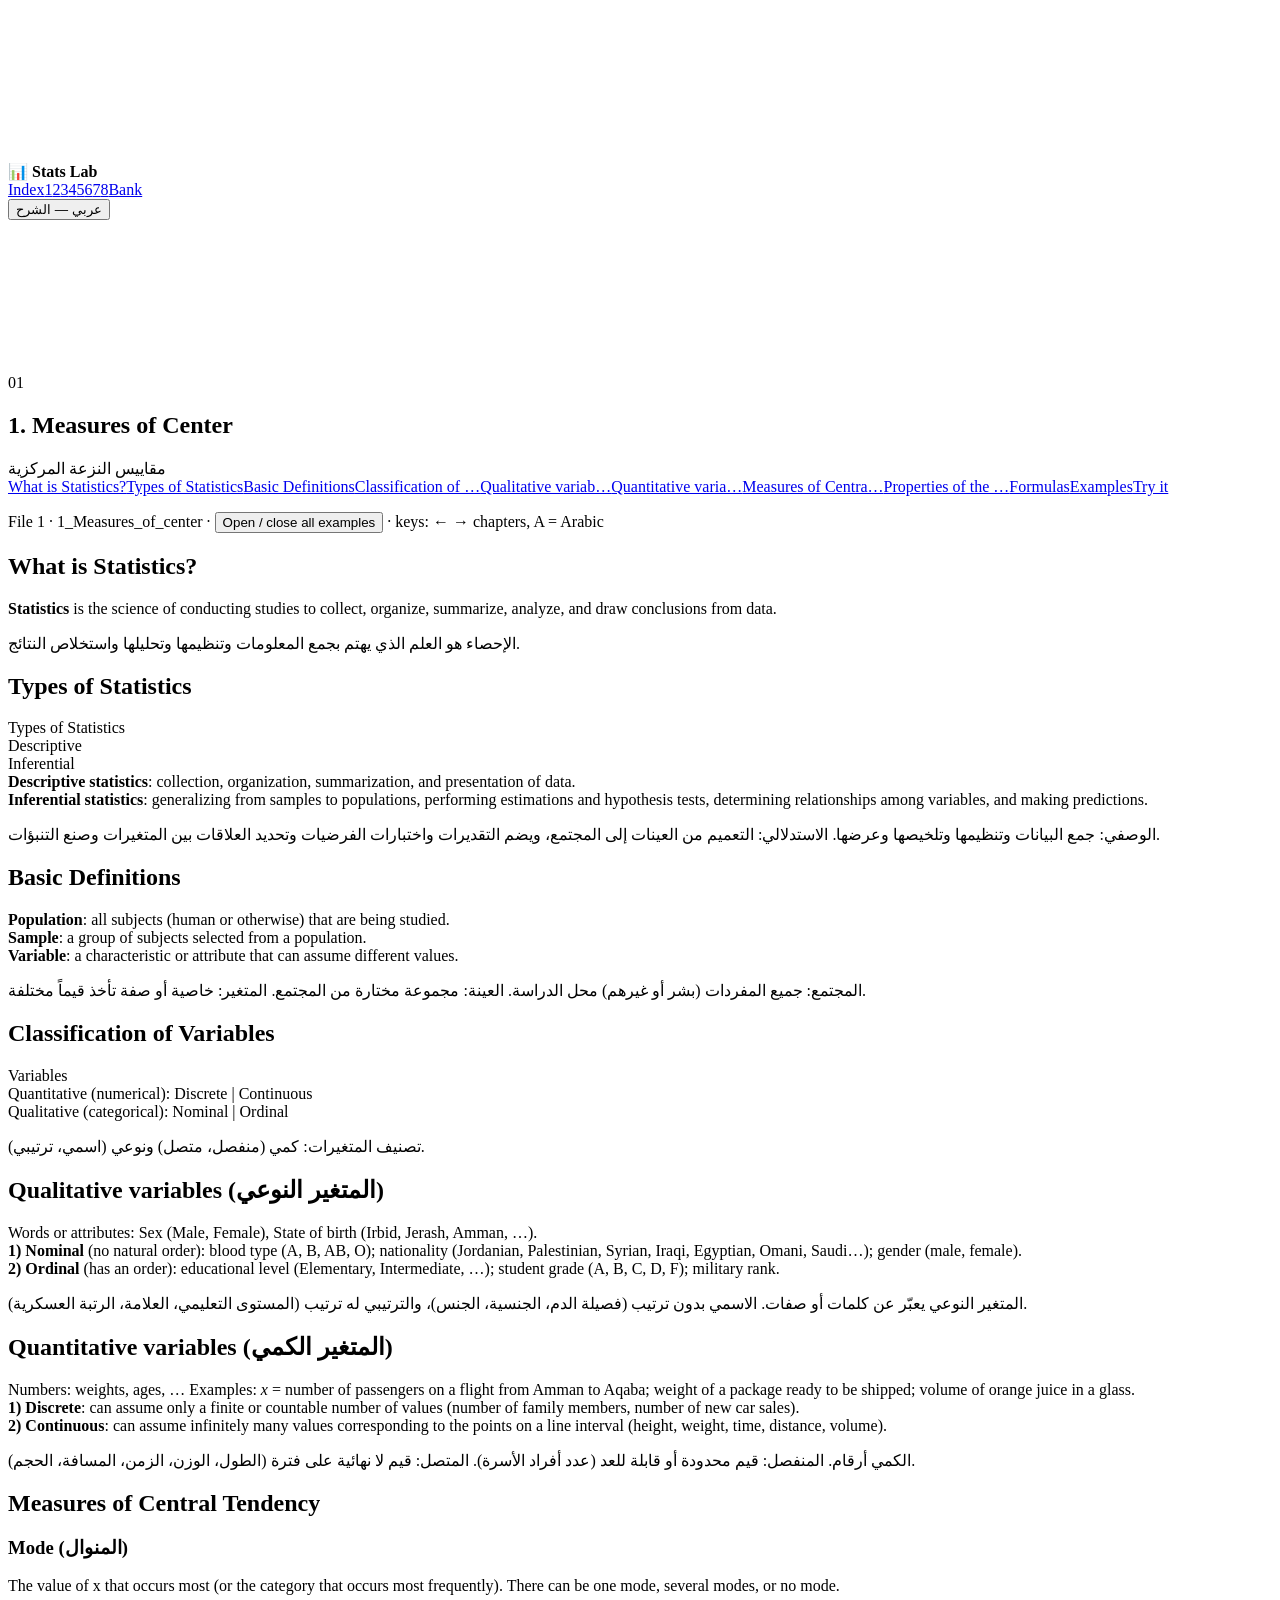
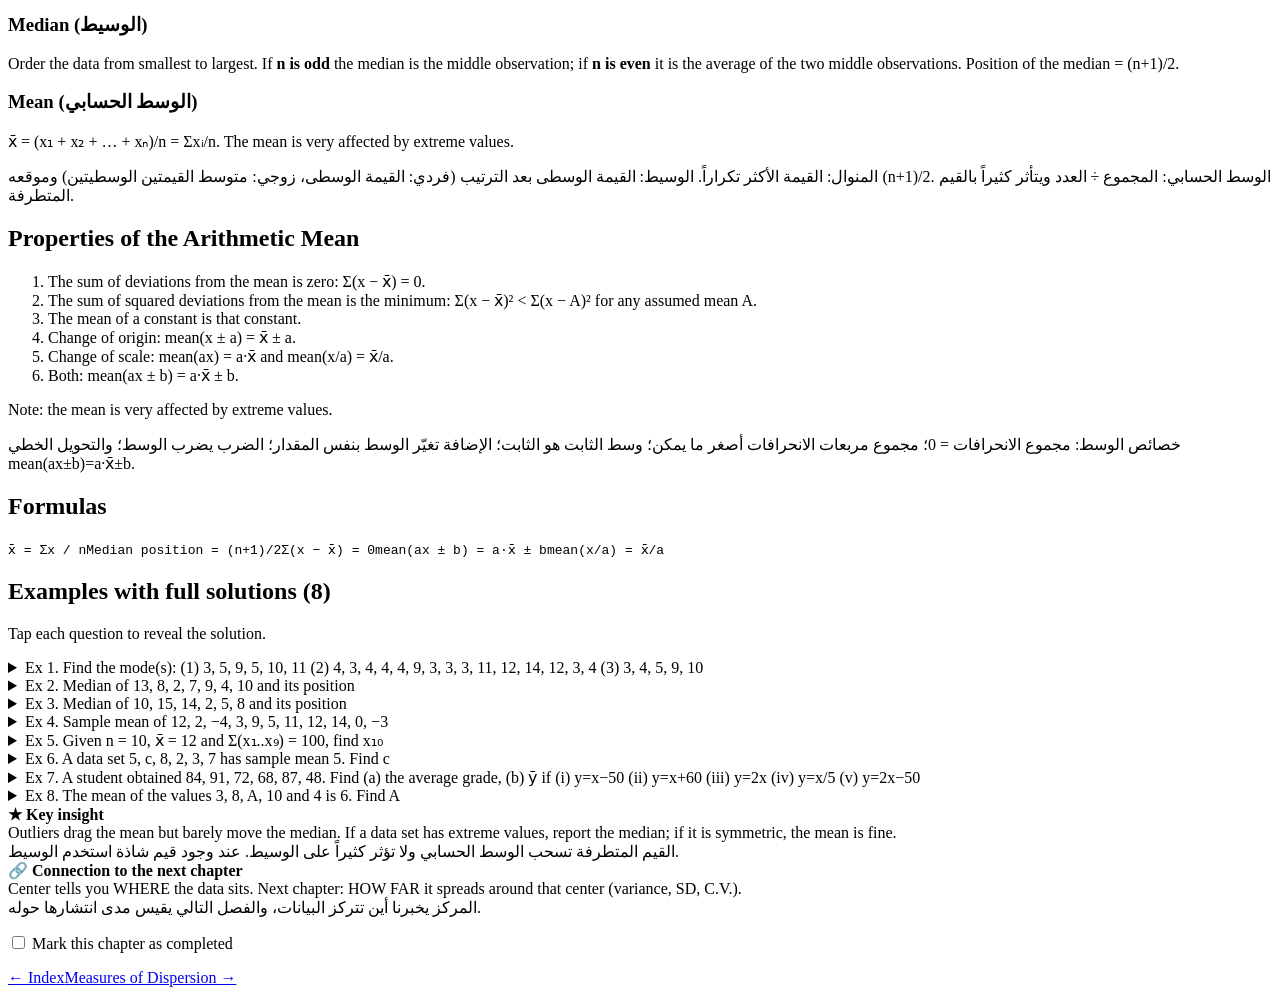
==== 01_Measures_of_Center.html @ 61abdedb "Add files via upload" ====
<!DOCTYPE html><html lang='en'><head><meta charset='utf-8'><meta name='viewport' content='width=device-width,initial-scale=1'><title>1. Measures of Center</title><link rel='stylesheet' href='assets/style.css'></head><body data-p='01'><canvas id='bg'></canvas><div id='sp'></div><header><b>📊 Stats Lab</b><nav><a href='00_Index.html' class=''>Index</a><a href='01_Measures_of_Center.html' class='on'>1</a><a href='02_Measures_of_Dispersion.html' class=''>2</a><a href='03_Probability_Concepts.html' class=''>3</a><a href='04_Probability_Rules.html' class=''>4</a><a href='05_Conditional_Probability_Independence.html' class=''>5</a><a href='06_Counting_Rules.html' class=''>6</a><a href='07_Discrete_Random_Variables.html' class=''>7</a><a href='08_Binomial_Distribution.html' class=''>8</a><a href='09_Question_Bank.html' class=''>Bank</a></nav><button id='tr' class='y'>عربي — الشرح</button></header><main><section class='hero'><canvas id='hv'></canvas><div class='txt'><div class='big'>01</div><h1>1. Measures of Center</h1><div class='ar'>مقاييس النزعة المركزية</div></div></section><div class='toc'><a href='#s0'>What is Statistics?</a><a href='#s1'>Types of Statistics</a><a href='#s2'>Basic Definitions</a><a href='#s3'>Classification of …</a><a href='#s4'>Qualitative variab…</a><a href='#s5'>Quantitative varia…</a><a href='#s6'>Measures of Centra…</a><a href='#s7'>Properties of the …</a><a href='#fm'>Formulas</a><a href='#ex'>Examples</a><a href='#tool'>Try it</a></div><p class='src'>File 1 · 1_Measures_of_center · <button id='openall'>Open / close all examples</button> · keys: ← → chapters, A = Arabic</p><h2 id='s0'>What is Statistics?</h2><p><b>Statistics</b> is the science of conducting studies to collect, organize, summarize, analyze, and draw conclusions from data.</p><div class='ar'>الإحصاء هو العلم الذي يهتم بجمع المعلومات وتنظيمها وتحليلها واستخلاص النتائج.</div><h2 id='s1'>Types of Statistics</h2><p><div class='tree'><div class='r'>Types of Statistics</div><div>Descriptive</div><div>Inferential</div></div><b>Descriptive statistics</b>: collection, organization, summarization, and presentation of data.<br><b>Inferential statistics</b>: generalizing from samples to populations, performing estimations and hypothesis tests, determining relationships among variables, and making predictions.</p><div class='ar'>الوصفي: جمع البيانات وتنظيمها وتلخيصها وعرضها. الاستدلالي: التعميم من العينات إلى المجتمع، ويضم التقديرات واختبارات الفرضيات وتحديد العلاقات بين المتغيرات وصنع التنبؤات.</div><h2 id='s2'>Basic Definitions</h2><p><b>Population</b>: all subjects (human or otherwise) that are being studied.<br><b>Sample</b>: a group of subjects selected from a population.<br><b>Variable</b>: a characteristic or attribute that can assume different values.</p><div class='ar'>المجتمع: جميع المفردات (بشر أو غيرهم) محل الدراسة. العينة: مجموعة مختارة من المجتمع. المتغير: خاصية أو صفة تأخذ قيماً مختلفة.</div><h2 id='s3'>Classification of Variables</h2><p><div class='tree'><div class='r'>Variables</div><div>Quantitative (numerical): Discrete | Continuous</div><div>Qualitative (categorical): Nominal | Ordinal</div></div></p><div class='ar'>تصنيف المتغيرات: كمي (منفصل، متصل) ونوعي (اسمي، ترتيبي).</div><h2 id='s4'>Qualitative variables (المتغير النوعي)</h2><p>Words or attributes: Sex (Male, Female), State of birth (Irbid, Jerash, Amman, …).<br><b>1) Nominal</b> (no natural order): blood type (A, B, AB, O); nationality (Jordanian, Palestinian, Syrian, Iraqi, Egyptian, Omani, Saudi…); gender (male, female).<br><b>2) Ordinal</b> (has an order): educational level (Elementary, Intermediate, …); student grade (A, B, C, D, F); military rank.</p><div class='ar'>المتغير النوعي يعبّر عن كلمات أو صفات. الاسمي بدون ترتيب (فصيلة الدم، الجنسية، الجنس)، والترتيبي له ترتيب (المستوى التعليمي، العلامة، الرتبة العسكرية).</div><h2 id='s5'>Quantitative variables (المتغير الكمي)</h2><p>Numbers: weights, ages, … Examples: <i>x</i> = number of passengers on a flight from Amman to Aqaba; weight of a package ready to be shipped; volume of orange juice in a glass.<br><b>1) Discrete</b>: can assume only a finite or countable number of values (number of family members, number of new car sales).<br><b>2) Continuous</b>: can assume infinitely many values corresponding to the points on a line interval (height, weight, time, distance, volume).</p><div class='ar'>الكمي أرقام. المنفصل: قيم محدودة أو قابلة للعد (عدد أفراد الأسرة). المتصل: قيم لا نهائية على فترة (الطول، الوزن، الزمن، المسافة، الحجم).</div><h2 id='s6'>Measures of Central Tendency</h2><p><h3>Mode (المنوال)</h3>The value of x that occurs most (or the category that occurs most frequently). There can be one mode, several modes, or no mode.<h3>Median (الوسيط)</h3>Order the data from smallest to largest. If <b>n is odd</b> the median is the middle observation; if <b>n is even</b> it is the average of the two middle observations. Position of the median = (n+1)/2.<h3>Mean (الوسط الحسابي)</h3>x̄ = (x₁ + x₂ + … + xₙ)/n = Σxᵢ/n. The mean is very affected by extreme values.</p><div class='ar'>المنوال: القيمة الأكثر تكراراً. الوسيط: القيمة الوسطى بعد الترتيب (فردي: القيمة الوسطى، زوجي: متوسط القيمتين الوسطيتين) وموقعه (n+1)/2. الوسط الحسابي: المجموع ÷ العدد ويتأثر كثيراً بالقيم المتطرفة.</div><h2 id='s7'>Properties of the Arithmetic Mean</h2><p><ol><li>The sum of deviations from the mean is zero: Σ(x − x̄) = 0.</li><li>The sum of squared deviations from the mean is the minimum: Σ(x − x̄)² &lt; Σ(x − A)² for any assumed mean A.</li><li>The mean of a constant is that constant.</li><li>Change of origin: mean(x ± a) = x̄ ± a.</li><li>Change of scale: mean(ax) = a·x̄ and mean(x/a) = x̄/a.</li><li>Both: mean(ax ± b) = a·x̄ ± b.</li></ol>Note: the mean is very affected by extreme values.</p><div class='ar'>خصائص الوسط: مجموع الانحرافات = 0؛ مجموع مربعات الانحرافات أصغر ما يمكن؛ وسط الثابت هو الثابت؛ الإضافة تغيّر الوسط بنفس المقدار؛ الضرب يضرب الوسط؛ والتحويل الخطي mean(ax±b)=a·x̄±b.</div><h2 id='fm'>Formulas</h2><div class='f'><code>x̄ = Σx / n</code><code>Median position = (n+1)/2</code><code>Σ(x − x̄) = 0</code><code>mean(ax ± b) = a·x̄ ± b</code><code>mean(x/a) = x̄/a</code></div><h2 id='ex'>Examples with full solutions (8)</h2><p class='src'>Tap each question to reveal the solution.</p><details><summary>Ex 1. Find the mode(s): (1) 3, 5, 9, 5, 10, 11  (2) 4, 3, 4, 4, 4, 9, 3, 3, 3, 11, 12, 14, 12, 3, 4  (3) 3, 4, 5, 9, 10</summary><p>(1) Mode = 5 (appears twice).<br>(2) 3 and 4 each appear 5 times → modes are 3 and 4 (bimodal).<br>(3) No value repeats → no mode.</p></details><details><summary>Ex 2. Median of 13, 8, 2, 7, 9, 4, 10 and its position</summary><p>Sort: 2, 4, 7, 8, 9, 10, 13 (n = 7, odd).<br>Median = 8. Position = ½(7+1) = 4.</p></details><details><summary>Ex 3. Median of 10, 15, 14, 2, 5, 8 and its position</summary><p>Sort: 2, 5, 8, 10, 14, 15 (n = 6, even).<br>Median = (8+10)/2 = 9. Position = ½(6+1) = 3.5 (between the 3rd and 4th).</p></details><details><summary>Ex 4. Sample mean of 12, 2, −4, 3, 9, 5, 11, 12, 14, 0, −3</summary><p>Σx = 12+2+(−4)+3+9+5+11+12+14+0+(−3) = 61, n = 11.<br>x̄ = 61/11 = 5.55.</p></details><details><summary>Ex 5. Given n = 10, x̄ = 12 and Σ(x₁..x₉) = 100, find x₁₀</summary><p>Total = n·x̄ = 10·12 = 120.<br>x₁₀ = 120 − 100 = <b>20</b>.</p></details><details><summary>Ex 6. A data set 5, c, 8, 2, 3, 7 has sample mean 5. Find c</summary><p>Σx must be 6·5 = 30. Known sum = 5+8+2+3+7 = 25.<br>25 + c = 30 → <b>c = 5</b>.</p></details><details><summary>Ex 7. A student obtained 84, 91, 72, 68, 87, 48. Find (a) the average grade, (b) ȳ if (i) y=x−50 (ii) y=x+60 (iii) y=2x (iv) y=x/5 (v) y=2x−50</summary><p>(a) Σx = 450, x̄ = 450/6 = 75.<br>(b)(i) ȳ = 75 − 50 = 25<br>(ii) ȳ = 75 + 60 = 135<br>(iii) ȳ = 2·75 = 150<br>(iv) ȳ = 75/5 = 15<br>(v) ȳ = 2·75 − 50 = 100</p></details><details><summary>Ex 8. The mean of the values 3, 8, A, 10 and 4 is 6. Find A</summary><p>Σx = 25 + A, n = 5. (25 + A)/5 = 6 → 25 + A = 30 → <b>A = 5</b>.</p></details><div class='w' id='tool' data-w='stat'></div><div class='tip'><b>★ Key insight</b><br>Outliers drag the mean but barely move the median. If a data set has extreme values, report the median; if it is symmetric, the mean is fine.<div class='ar'>القيم المتطرفة تسحب الوسط الحسابي ولا تؤثر كثيراً على الوسيط. عند وجود قيم شاذة استخدم الوسيط.</div></div><div class='tip'><b>🔗 Connection to the next chapter</b><br>Center tells you WHERE the data sits. Next chapter: HOW FAR it spreads around that center (variance, SD, C.V.).<div class='ar'>المركز يخبرنا أين تتركز البيانات، والفصل التالي يقيس مدى انتشارها حوله.</div></div><p><label><input type='checkbox' id='done' data-k='1' style='width:auto'> Mark this chapter as completed</label></p><div class='pn'><a class='btn' href='00_Index.html'>← Index</a><a class='btn y' href='02_Measures_of_Dispersion.html'>Measures of Dispersion →</a></div></main><script src='assets/app.js'></script><script src='assets/fx.js'></script></body></html>
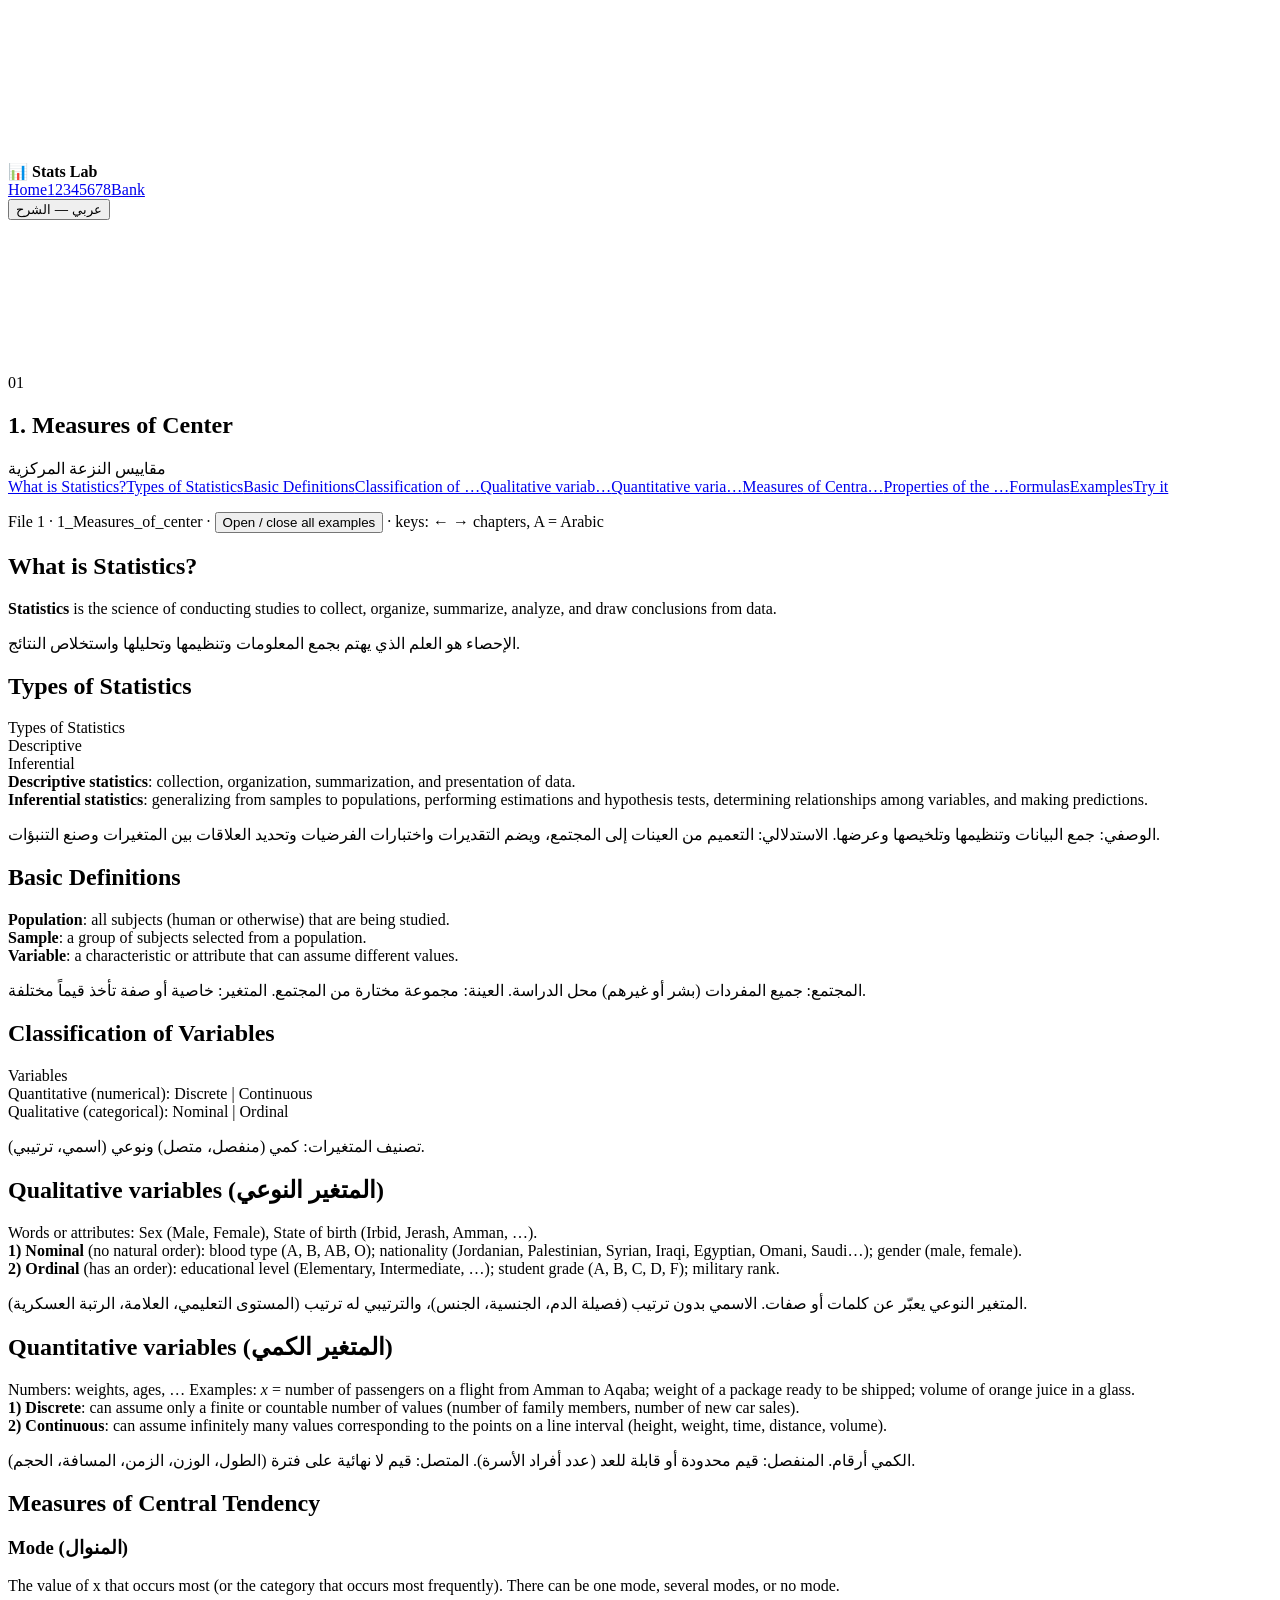
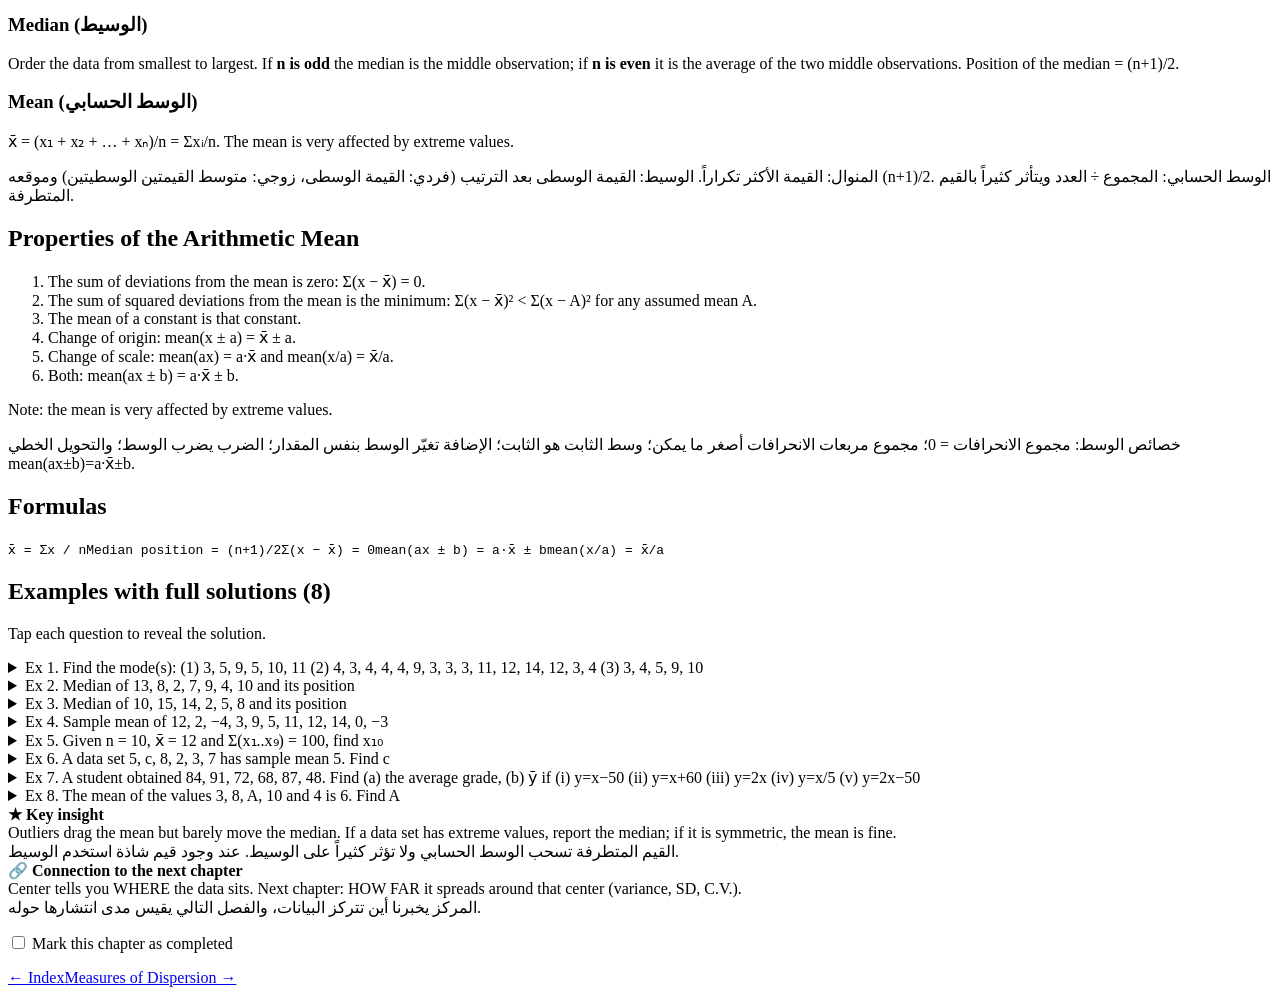
==== commit ef58cc58: "Fix navigation links and add newline at EOF Updated navigation links and added missing newline at th" ====
--- a/01_Measures_of_Center.html
+++ b/01_Measures_of_Center.html
@@ -1 +1 @@
-<!DOCTYPE html><html lang='en'><head><meta charset='utf-8'><meta name='viewport' content='width=device-width,initial-scale=1'><title>1. Measures of Center</title><link rel='stylesheet' href='assets/style.css'></head><body data-p='01'><canvas id='bg'></canvas><div id='sp'></div><header><b>📊 Stats Lab</b><nav><a href='00_Index.html' class=''>Index</a><a href='01_Measures_of_Center.html' class='on'>1</a><a href='02_Measures_of_Dispersion.html' class=''>2</a><a href='03_Probability_Concepts.html' class=''>3</a><a href='04_Probability_Rules.html' class=''>4</a><a href='05_Conditional_Probability_Independence.html' class=''>5</a><a href='06_Counting_Rules.html' class=''>6</a><a href='07_Discrete_Random_Variables.html' class=''>7</a><a href='08_Binomial_Distribution.html' class=''>8</a><a href='09_Question_Bank.html' class=''>Bank</a></nav><button id='tr' class='y'>عربي — الشرح</button></header><main><section class='hero'><canvas id='hv'></canvas><div class='txt'><div class='big'>01</div><h1>1. Measures of Center</h1><div class='ar'>مقاييس النزعة المركزية</div></div></section><div class='toc'><a href='#s0'>What is Statistics?</a><a href='#s1'>Types of Statistics</a><a href='#s2'>Basic Definitions</a><a href='#s3'>Classification of …</a><a href='#s4'>Qualitative variab…</a><a href='#s5'>Quantitative varia…</a><a href='#s6'>Measures of Centra…</a><a href='#s7'>Properties of the …</a><a href='#fm'>Formulas</a><a href='#ex'>Examples</a><a href='#tool'>Try it</a></div><p class='src'>File 1 · 1_Measures_of_center · <button id='openall'>Open / close all examples</button> · keys: ← → chapters, A = Arabic</p><h2 id='s0'>What is Statistics?</h2><p><b>Statistics</b> is the science of conducting studies to collect, organize, summarize, analyze, and draw conclusions from data.</p><div class='ar'>الإحصاء هو العلم الذي يهتم بجمع المعلومات وتنظيمها وتحليلها واستخلاص النتائج.</div><h2 id='s1'>Types of Statistics</h2><p><div class='tree'><div class='r'>Types of Statistics</div><div>Descriptive</div><div>Inferential</div></div><b>Descriptive statistics</b>: collection, organization, summarization, and presentation of data.<br><b>Inferential statistics</b>: generalizing from samples to populations, performing estimations and hypothesis tests, determining relationships among variables, and making predictions.</p><div class='ar'>الوصفي: جمع البيانات وتنظيمها وتلخيصها وعرضها. الاستدلالي: التعميم من العينات إلى المجتمع، ويضم التقديرات واختبارات الفرضيات وتحديد العلاقات بين المتغيرات وصنع التنبؤات.</div><h2 id='s2'>Basic Definitions</h2><p><b>Population</b>: all subjects (human or otherwise) that are being studied.<br><b>Sample</b>: a group of subjects selected from a population.<br><b>Variable</b>: a characteristic or attribute that can assume different values.</p><div class='ar'>المجتمع: جميع المفردات (بشر أو غيرهم) محل الدراسة. العينة: مجموعة مختارة من المجتمع. المتغير: خاصية أو صفة تأخذ قيماً مختلفة.</div><h2 id='s3'>Classification of Variables</h2><p><div class='tree'><div class='r'>Variables</div><div>Quantitative (numerical): Discrete | Continuous</div><div>Qualitative (categorical): Nominal | Ordinal</div></div></p><div class='ar'>تصنيف المتغيرات: كمي (منفصل، متصل) ونوعي (اسمي، ترتيبي).</div><h2 id='s4'>Qualitative variables (المتغير النوعي)</h2><p>Words or attributes: Sex (Male, Female), State of birth (Irbid, Jerash, Amman, …).<br><b>1) Nominal</b> (no natural order): blood type (A, B, AB, O); nationality (Jordanian, Palestinian, Syrian, Iraqi, Egyptian, Omani, Saudi…); gender (male, female).<br><b>2) Ordinal</b> (has an order): educational level (Elementary, Intermediate, …); student grade (A, B, C, D, F); military rank.</p><div class='ar'>المتغير النوعي يعبّر عن كلمات أو صفات. الاسمي بدون ترتيب (فصيلة الدم، الجنسية، الجنس)، والترتيبي له ترتيب (المستوى التعليمي، العلامة، الرتبة العسكرية).</div><h2 id='s5'>Quantitative variables (المتغير الكمي)</h2><p>Numbers: weights, ages, … Examples: <i>x</i> = number of passengers on a flight from Amman to Aqaba; weight of a package ready to be shipped; volume of orange juice in a glass.<br><b>1) Discrete</b>: can assume only a finite or countable number of values (number of family members, number of new car sales).<br><b>2) Continuous</b>: can assume infinitely many values corresponding to the points on a line interval (height, weight, time, distance, volume).</p><div class='ar'>الكمي أرقام. المنفصل: قيم محدودة أو قابلة للعد (عدد أفراد الأسرة). المتصل: قيم لا نهائية على فترة (الطول، الوزن، الزمن، المسافة، الحجم).</div><h2 id='s6'>Measures of Central Tendency</h2><p><h3>Mode (المنوال)</h3>The value of x that occurs most (or the category that occurs most frequently). There can be one mode, several modes, or no mode.<h3>Median (الوسيط)</h3>Order the data from smallest to largest. If <b>n is odd</b> the median is the middle observation; if <b>n is even</b> it is the average of the two middle observations. Position of the median = (n+1)/2.<h3>Mean (الوسط الحسابي)</h3>x̄ = (x₁ + x₂ + … + xₙ)/n = Σxᵢ/n. The mean is very affected by extreme values.</p><div class='ar'>المنوال: القيمة الأكثر تكراراً. الوسيط: القيمة الوسطى بعد الترتيب (فردي: القيمة الوسطى، زوجي: متوسط القيمتين الوسطيتين) وموقعه (n+1)/2. الوسط الحسابي: المجموع ÷ العدد ويتأثر كثيراً بالقيم المتطرفة.</div><h2 id='s7'>Properties of the Arithmetic Mean</h2><p><ol><li>The sum of deviations from the mean is zero: Σ(x − x̄) = 0.</li><li>The sum of squared deviations from the mean is the minimum: Σ(x − x̄)² &lt; Σ(x − A)² for any assumed mean A.</li><li>The mean of a constant is that constant.</li><li>Change of origin: mean(x ± a) = x̄ ± a.</li><li>Change of scale: mean(ax) = a·x̄ and mean(x/a) = x̄/a.</li><li>Both: mean(ax ± b) = a·x̄ ± b.</li></ol>Note: the mean is very affected by extreme values.</p><div class='ar'>خصائص الوسط: مجموع الانحرافات = 0؛ مجموع مربعات الانحرافات أصغر ما يمكن؛ وسط الثابت هو الثابت؛ الإضافة تغيّر الوسط بنفس المقدار؛ الضرب يضرب الوسط؛ والتحويل الخطي mean(ax±b)=a·x̄±b.</div><h2 id='fm'>Formulas</h2><div class='f'><code>x̄ = Σx / n</code><code>Median position = (n+1)/2</code><code>Σ(x − x̄) = 0</code><code>mean(ax ± b) = a·x̄ ± b</code><code>mean(x/a) = x̄/a</code></div><h2 id='ex'>Examples with full solutions (8)</h2><p class='src'>Tap each question to reveal the solution.</p><details><summary>Ex 1. Find the mode(s): (1) 3, 5, 9, 5, 10, 11  (2) 4, 3, 4, 4, 4, 9, 3, 3, 3, 11, 12, 14, 12, 3, 4  (3) 3, 4, 5, 9, 10</summary><p>(1) Mode = 5 (appears twice).<br>(2) 3 and 4 each appear 5 times → modes are 3 and 4 (bimodal).<br>(3) No value repeats → no mode.</p></details><details><summary>Ex 2. Median of 13, 8, 2, 7, 9, 4, 10 and its position</summary><p>Sort: 2, 4, 7, 8, 9, 10, 13 (n = 7, odd).<br>Median = 8. Position = ½(7+1) = 4.</p></details><details><summary>Ex 3. Median of 10, 15, 14, 2, 5, 8 and its position</summary><p>Sort: 2, 5, 8, 10, 14, 15 (n = 6, even).<br>Median = (8+10)/2 = 9. Position = ½(6+1) = 3.5 (between the 3rd and 4th).</p></details><details><summary>Ex 4. Sample mean of 12, 2, −4, 3, 9, 5, 11, 12, 14, 0, −3</summary><p>Σx = 12+2+(−4)+3+9+5+11+12+14+0+(−3) = 61, n = 11.<br>x̄ = 61/11 = 5.55.</p></details><details><summary>Ex 5. Given n = 10, x̄ = 12 and Σ(x₁..x₉) = 100, find x₁₀</summary><p>Total = n·x̄ = 10·12 = 120.<br>x₁₀ = 120 − 100 = <b>20</b>.</p></details><details><summary>Ex 6. A data set 5, c, 8, 2, 3, 7 has sample mean 5. Find c</summary><p>Σx must be 6·5 = 30. Known sum = 5+8+2+3+7 = 25.<br>25 + c = 30 → <b>c = 5</b>.</p></details><details><summary>Ex 7. A student obtained 84, 91, 72, 68, 87, 48. Find (a) the average grade, (b) ȳ if (i) y=x−50 (ii) y=x+60 (iii) y=2x (iv) y=x/5 (v) y=2x−50</summary><p>(a) Σx = 450, x̄ = 450/6 = 75.<br>(b)(i) ȳ = 75 − 50 = 25<br>(ii) ȳ = 75 + 60 = 135<br>(iii) ȳ = 2·75 = 150<br>(iv) ȳ = 75/5 = 15<br>(v) ȳ = 2·75 − 50 = 100</p></details><details><summary>Ex 8. The mean of the values 3, 8, A, 10 and 4 is 6. Find A</summary><p>Σx = 25 + A, n = 5. (25 + A)/5 = 6 → 25 + A = 30 → <b>A = 5</b>.</p></details><div class='w' id='tool' data-w='stat'></div><div class='tip'><b>★ Key insight</b><br>Outliers drag the mean but barely move the median. If a data set has extreme values, report the median; if it is symmetric, the mean is fine.<div class='ar'>القيم المتطرفة تسحب الوسط الحسابي ولا تؤثر كثيراً على الوسيط. عند وجود قيم شاذة استخدم الوسيط.</div></div><div class='tip'><b>🔗 Connection to the next chapter</b><br>Center tells you WHERE the data sits. Next chapter: HOW FAR it spreads around that center (variance, SD, C.V.).<div class='ar'>المركز يخبرنا أين تتركز البيانات، والفصل التالي يقيس مدى انتشارها حوله.</div></div><p><label><input type='checkbox' id='done' data-k='1' style='width:auto'> Mark this chapter as completed</label></p><div class='pn'><a class='btn' href='00_Index.html'>← Index</a><a class='btn y' href='02_Measures_of_Dispersion.html'>Measures of Dispersion →</a></div></main><script src='assets/app.js'></script><script src='assets/fx.js'></script></body></html>+<!DOCTYPE html><html lang='en'><head><meta charset='utf-8'><meta name='viewport' content='width=device-width,initial-scale=1'><title>1. Measures of Center</title><link rel='stylesheet' href='assets/style.css'></head><body data-p='01'><canvas id='bg'></canvas><div id='sp'></div><header><b>📊 Stats Lab</b><nav><a href='index.html' class=''>Home</a><a href='01_Measures_of_Center.html' class='on'>1</a><a href='02_Measures_of_Dispersion.html' class=''>2</a><a href='03_Probability_Concepts.html' class=''>3</a><a href='04_Probability_Rules.html' class=''>4</a><a href='05_Conditional_Probability_Independence.html' class=''>5</a><a href='06_Counting_Rules.html' class=''>6</a><a href='07_Discrete_Random_Variables.html' class=''>7</a><a href='08_Binomial_Distribution.html' class=''>8</a><a href='09_Question_Bank.html' class=''>Bank</a></nav><button id='tr' class='y'>عربي — الشرح</button></header><main><section class='hero'><canvas id='hv'></canvas><div class='txt'><div class='big'>01</div><h1>1. Measures of Center</h1><div class='ar'>مقاييس النزعة المركزية</div></div></section><div class='toc'><a href='#s0'>What is Statistics?</a><a href='#s1'>Types of Statistics</a><a href='#s2'>Basic Definitions</a><a href='#s3'>Classification of …</a><a href='#s4'>Qualitative variab…</a><a href='#s5'>Quantitative varia…</a><a href='#s6'>Measures of Centra…</a><a href='#s7'>Properties of the …</a><a href='#fm'>Formulas</a><a href='#ex'>Examples</a><a href='#tool'>Try it</a></div><p class='src'>File 1 · 1_Measures_of_center · <button id='openall'>Open / close all examples</button> · keys: ← → chapters, A = Arabic</p><h2 id='s0'>What is Statistics?</h2><p><b>Statistics</b> is the science of conducting studies to collect, organize, summarize, analyze, and draw conclusions from data.</p><div class='ar'>الإحصاء هو العلم الذي يهتم بجمع المعلومات وتنظيمها وتحليلها واستخلاص النتائج.</div><h2 id='s1'>Types of Statistics</h2><p><div class='tree'><div class='r'>Types of Statistics</div><div>Descriptive</div><div>Inferential</div></div><b>Descriptive statistics</b>: collection, organization, summarization, and presentation of data.<br><b>Inferential statistics</b>: generalizing from samples to populations, performing estimations and hypothesis tests, determining relationships among variables, and making predictions.</p><div class='ar'>الوصفي: جمع البيانات وتنظيمها وتلخيصها وعرضها. الاستدلالي: التعميم من العينات إلى المجتمع، ويضم التقديرات واختبارات الفرضيات وتحديد العلاقات بين المتغيرات وصنع التنبؤات.</div><h2 id='s2'>Basic Definitions</h2><p><b>Population</b>: all subjects (human or otherwise) that are being studied.<br><b>Sample</b>: a group of subjects selected from a population.<br><b>Variable</b>: a characteristic or attribute that can assume different values.</p><div class='ar'>المجتمع: جميع المفردات (بشر أو غيرهم) محل الدراسة. العينة: مجموعة مختارة من المجتمع. المتغير: خاصية أو صفة تأخذ قيماً مختلفة.</div><h2 id='s3'>Classification of Variables</h2><p><div class='tree'><div class='r'>Variables</div><div>Quantitative (numerical): Discrete | Continuous</div><div>Qualitative (categorical): Nominal | Ordinal</div></div></p><div class='ar'>تصنيف المتغيرات: كمي (منفصل، متصل) ونوعي (اسمي، ترتيبي).</div><h2 id='s4'>Qualitative variables (المتغير النوعي)</h2><p>Words or attributes: Sex (Male, Female), State of birth (Irbid, Jerash, Amman, …).<br><b>1) Nominal</b> (no natural order): blood type (A, B, AB, O); nationality (Jordanian, Palestinian, Syrian, Iraqi, Egyptian, Omani, Saudi…); gender (male, female).<br><b>2) Ordinal</b> (has an order): educational level (Elementary, Intermediate, …); student grade (A, B, C, D, F); military rank.</p><div class='ar'>المتغير النوعي يعبّر عن كلمات أو صفات. الاسمي بدون ترتيب (فصيلة الدم، الجنسية، الجنس)، والترتيبي له ترتيب (المستوى التعليمي، العلامة، الرتبة العسكرية).</div><h2 id='s5'>Quantitative variables (المتغير الكمي)</h2><p>Numbers: weights, ages, … Examples: <i>x</i> = number of passengers on a flight from Amman to Aqaba; weight of a package ready to be shipped; volume of orange juice in a glass.<br><b>1) Discrete</b>: can assume only a finite or countable number of values (number of family members, number of new car sales).<br><b>2) Continuous</b>: can assume infinitely many values corresponding to the points on a line interval (height, weight, time, distance, volume).</p><div class='ar'>الكمي أرقام. المنفصل: قيم محدودة أو قابلة للعد (عدد أفراد الأسرة). المتصل: قيم لا نهائية على فترة (الطول، الوزن، الزمن، المسافة، الحجم).</div><h2 id='s6'>Measures of Central Tendency</h2><p><h3>Mode (المنوال)</h3>The value of x that occurs most (or the category that occurs most frequently). There can be one mode, several modes, or no mode.<h3>Median (الوسيط)</h3>Order the data from smallest to largest. If <b>n is odd</b> the median is the middle observation; if <b>n is even</b> it is the average of the two middle observations. Position of the median = (n+1)/2.<h3>Mean (الوسط الحسابي)</h3>x̄ = (x₁ + x₂ + … + xₙ)/n = Σxᵢ/n. The mean is very affected by extreme values.</p><div class='ar'>المنوال: القيمة الأكثر تكراراً. الوسيط: القيمة الوسطى بعد الترتيب (فردي: القيمة الوسطى، زوجي: متوسط القيمتين الوسطيتين) وموقعه (n+1)/2. الوسط الحسابي: المجموع ÷ العدد ويتأثر كثيراً بالقيم المتطرفة.</div><h2 id='s7'>Properties of the Arithmetic Mean</h2><p><ol><li>The sum of deviations from the mean is zero: Σ(x − x̄) = 0.</li><li>The sum of squared deviations from the mean is the minimum: Σ(x − x̄)² &lt; Σ(x − A)² for any assumed mean A.</li><li>The mean of a constant is that constant.</li><li>Change of origin: mean(x ± a) = x̄ ± a.</li><li>Change of scale: mean(ax) = a·x̄ and mean(x/a) = x̄/a.</li><li>Both: mean(ax ± b) = a·x̄ ± b.</li></ol>Note: the mean is very affected by extreme values.</p><div class='ar'>خصائص الوسط: مجموع الانحرافات = 0؛ مجموع مربعات الانحرافات أصغر ما يمكن؛ وسط الثابت هو الثابت؛ الإضافة تغيّر الوسط بنفس المقدار؛ الضرب يضرب الوسط؛ والتحويل الخطي mean(ax±b)=a·x̄±b.</div><h2 id='fm'>Formulas</h2><div class='f'><code>x̄ = Σx / n</code><code>Median position = (n+1)/2</code><code>Σ(x − x̄) = 0</code><code>mean(ax ± b) = a·x̄ ± b</code><code>mean(x/a) = x̄/a</code></div><h2 id='ex'>Examples with full solutions (8)</h2><p class='src'>Tap each question to reveal the solution.</p><details><summary>Ex 1. Find the mode(s): (1) 3, 5, 9, 5, 10, 11  (2) 4, 3, 4, 4, 4, 9, 3, 3, 3, 11, 12, 14, 12, 3, 4  (3) 3, 4, 5, 9, 10</summary><p>(1) Mode = 5 (appears twice).<br>(2) 3 and 4 each appear 5 times → modes are 3 and 4 (bimodal).<br>(3) No value repeats → no mode.</p></details><details><summary>Ex 2. Median of 13, 8, 2, 7, 9, 4, 10 and its position</summary><p>Sort: 2, 4, 7, 8, 9, 10, 13 (n = 7, odd).<br>Median = 8. Position = ½(7+1) = 4.</p></details><details><summary>Ex 3. Median of 10, 15, 14, 2, 5, 8 and its position</summary><p>Sort: 2, 5, 8, 10, 14, 15 (n = 6, even).<br>Median = (8+10)/2 = 9. Position = ½(6+1) = 3.5 (between the 3rd and 4th).</p></details><details><summary>Ex 4. Sample mean of 12, 2, −4, 3, 9, 5, 11, 12, 14, 0, −3</summary><p>Σx = 12+2+(−4)+3+9+5+11+12+14+0+(−3) = 61, n = 11.<br>x̄ = 61/11 = 5.55.</p></details><details><summary>Ex 5. Given n = 10, x̄ = 12 and Σ(x₁..x₉) = 100, find x₁₀</summary><p>Total = n·x̄ = 10·12 = 120.<br>x₁₀ = 120 − 100 = <b>20</b>.</p></details><details><summary>Ex 6. A data set 5, c, 8, 2, 3, 7 has sample mean 5. Find c</summary><p>Σx must be 6·5 = 30. Known sum = 5+8+2+3+7 = 25.<br>25 + c = 30 → <b>c = 5</b>.</p></details><details><summary>Ex 7. A student obtained 84, 91, 72, 68, 87, 48. Find (a) the average grade, (b) ȳ if (i) y=x−50 (ii) y=x+60 (iii) y=2x (iv) y=x/5 (v) y=2x−50</summary><p>(a) Σx = 450, x̄ = 450/6 = 75.<br>(b)(i) ȳ = 75 − 50 = 25<br>(ii) ȳ = 75 + 60 = 135<br>(iii) ȳ = 2·75 = 150<br>(iv) ȳ = 75/5 = 15<br>(v) ȳ = 2·75 − 50 = 100</p></details><details><summary>Ex 8. The mean of the values 3, 8, A, 10 and 4 is 6. Find A</summary><p>Σx = 25 + A, n = 5. (25 + A)/5 = 6 → 25 + A = 30 → <b>A = 5</b>.</p></details><div class='w' id='tool' data-w='stat'></div><div class='tip'><b>★ Key insight</b><br>Outliers drag the mean but barely move the median. If a data set has extreme values, report the median; if it is symmetric, the mean is fine.<div class='ar'>القيم المتطرفة تسحب الوسط الحسابي ولا تؤثر كثيراً على الوسيط. عند وجود قيم شاذة استخدم الوسيط.</div></div><div class='tip'><b>🔗 Connection to the next chapter</b><br>Center tells you WHERE the data sits. Next chapter: HOW FAR it spreads around that center (variance, SD, C.V.).<div class='ar'>المركز يخبرنا أين تتركز البيانات، والفصل التالي يقيس مدى انتشارها حوله.</div></div><p><label><input type='checkbox' id='done' data-k='1' style='width:auto'> Mark this chapter as completed</label></p><div class='pn'><a class='btn' href='00_Index.html'>← Index</a><a class='btn y' href='02_Measures_of_Dispersion.html'>Measures of Dispersion →</a></div></main><script src='assets/app.js'></script><script src='assets/fx.js'></script></body></html>
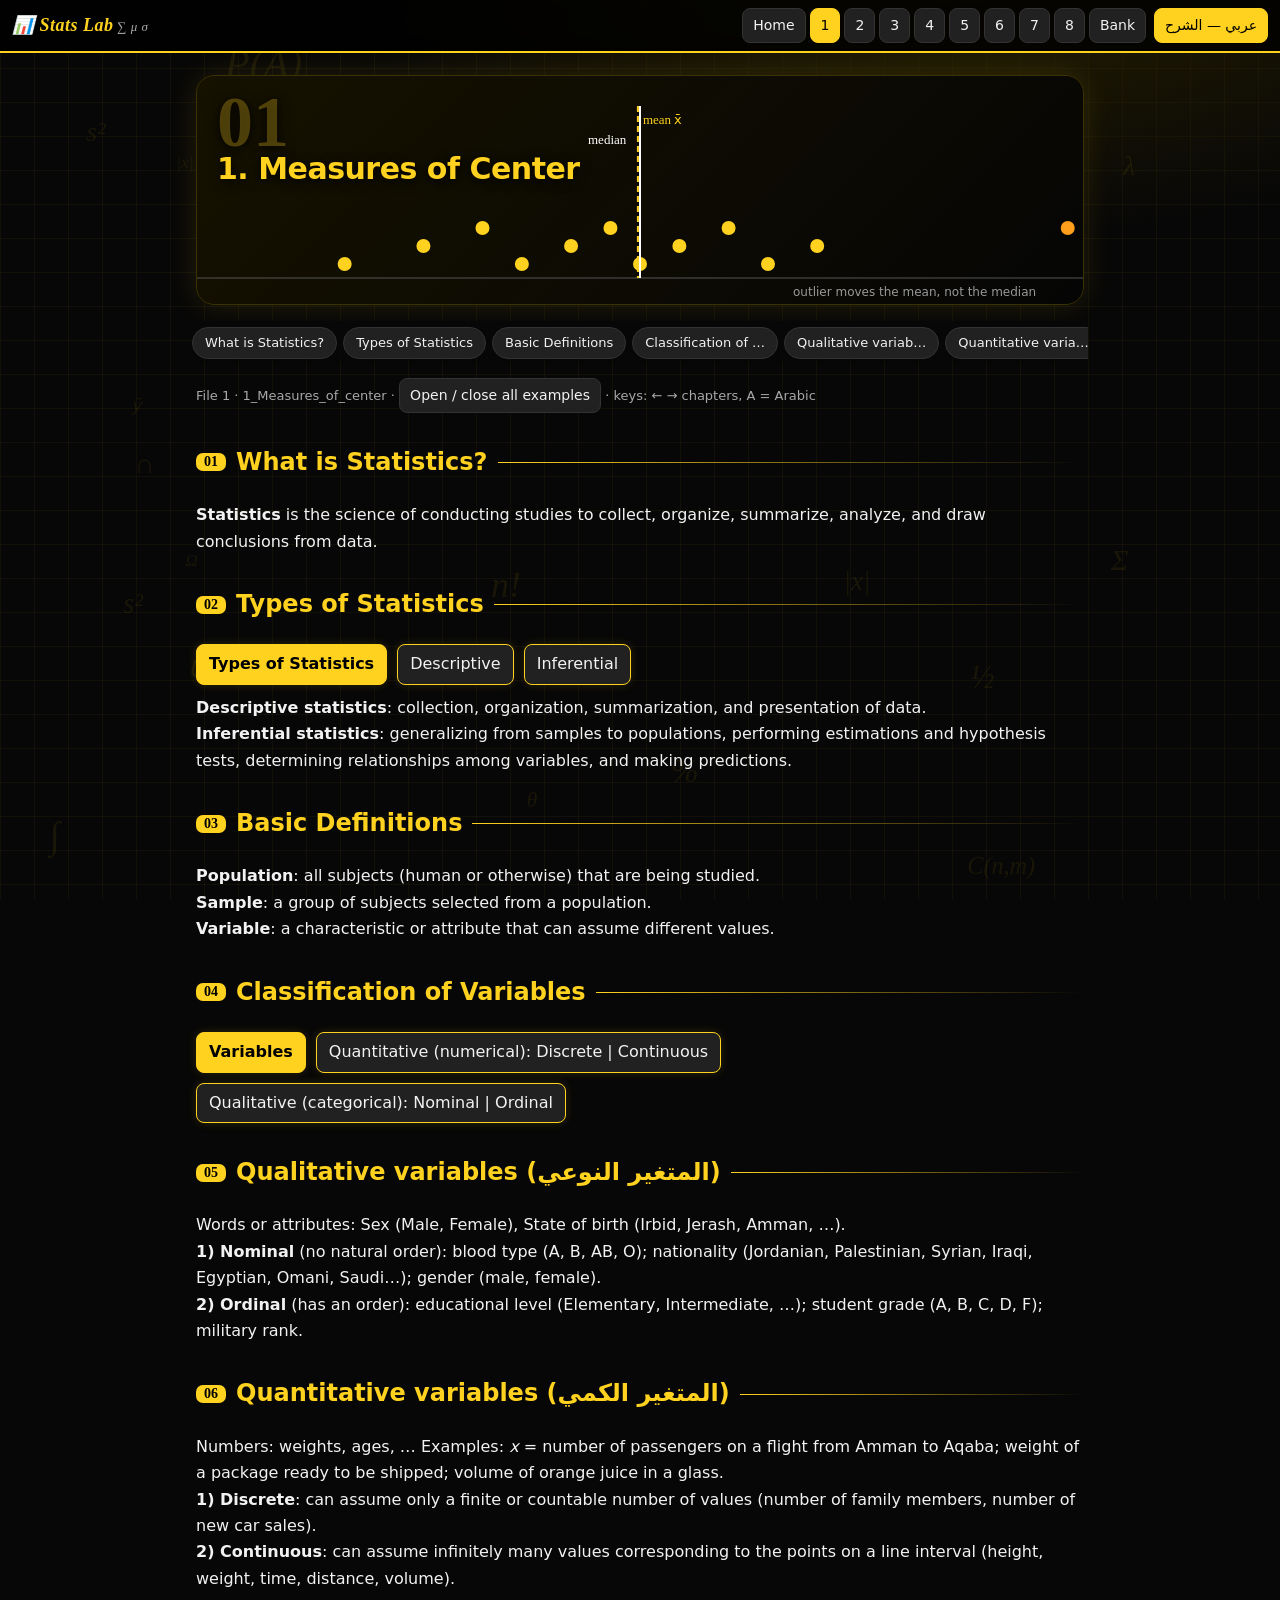
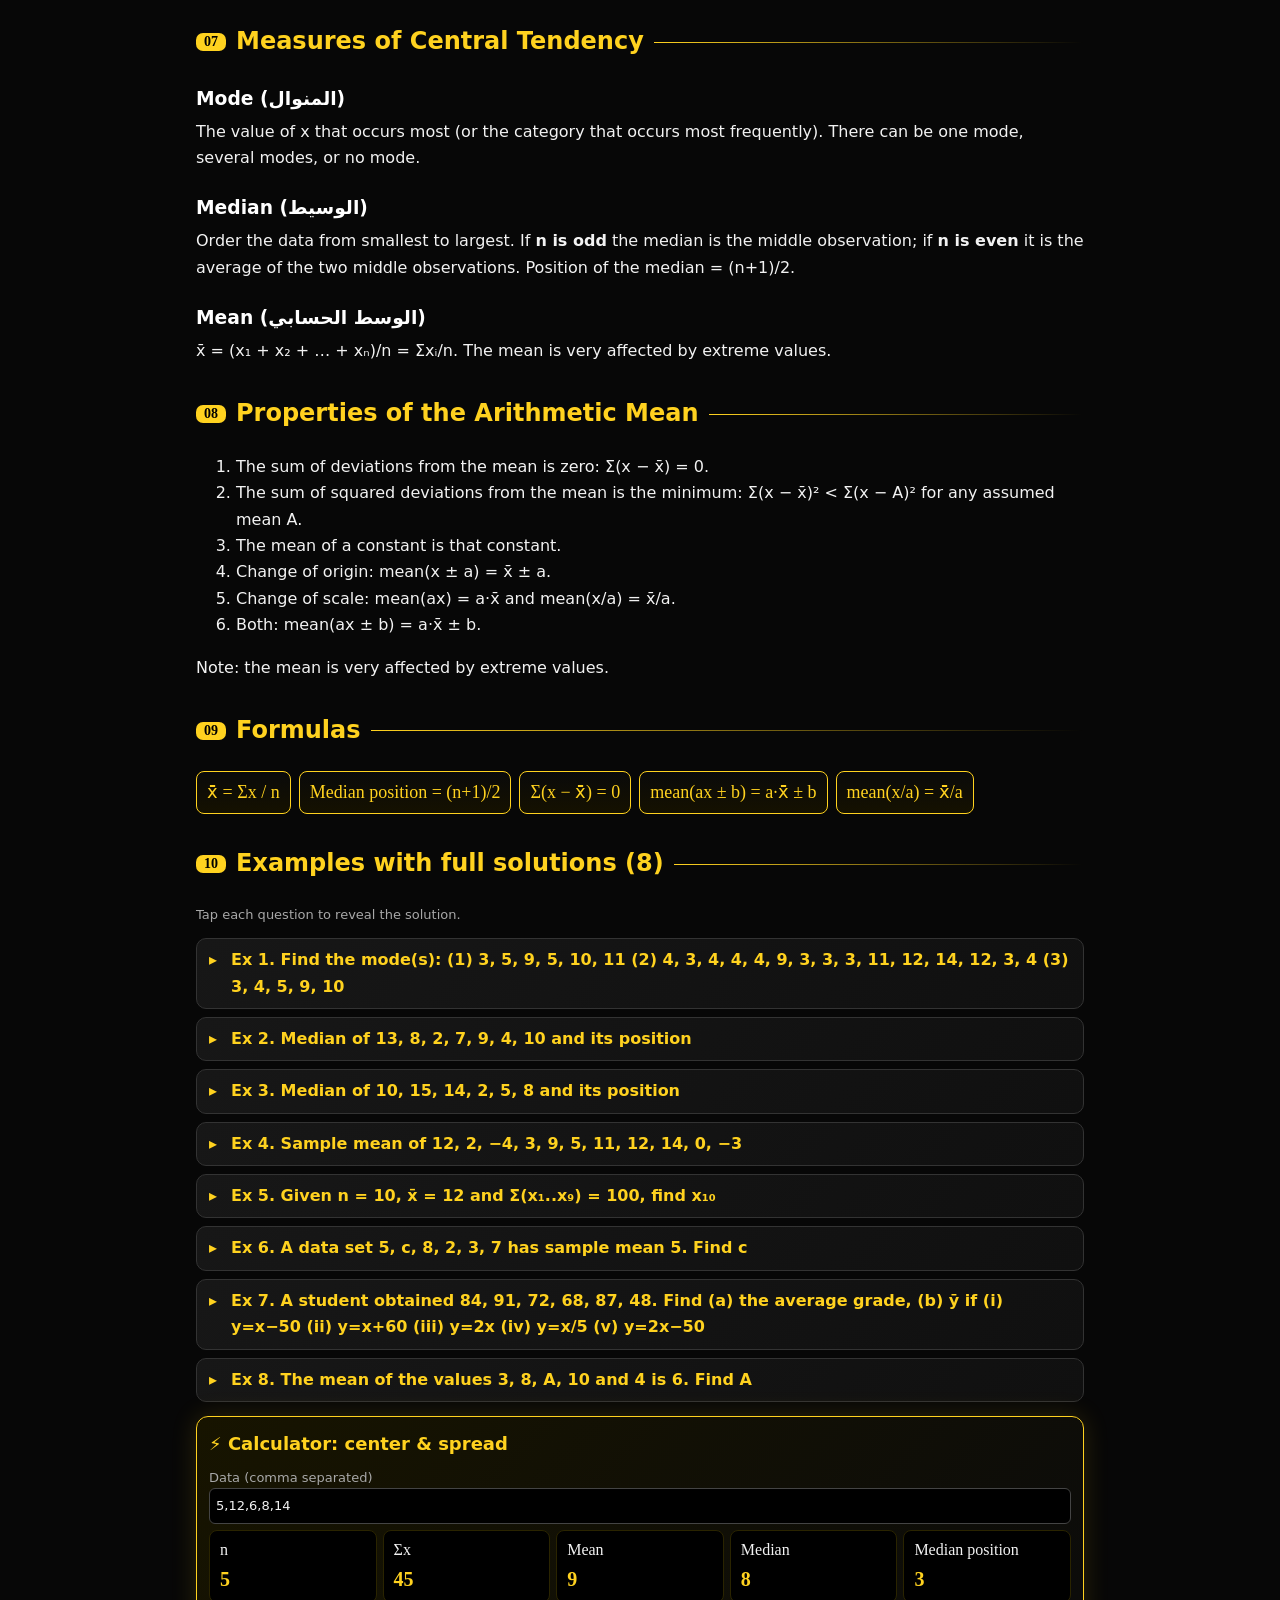
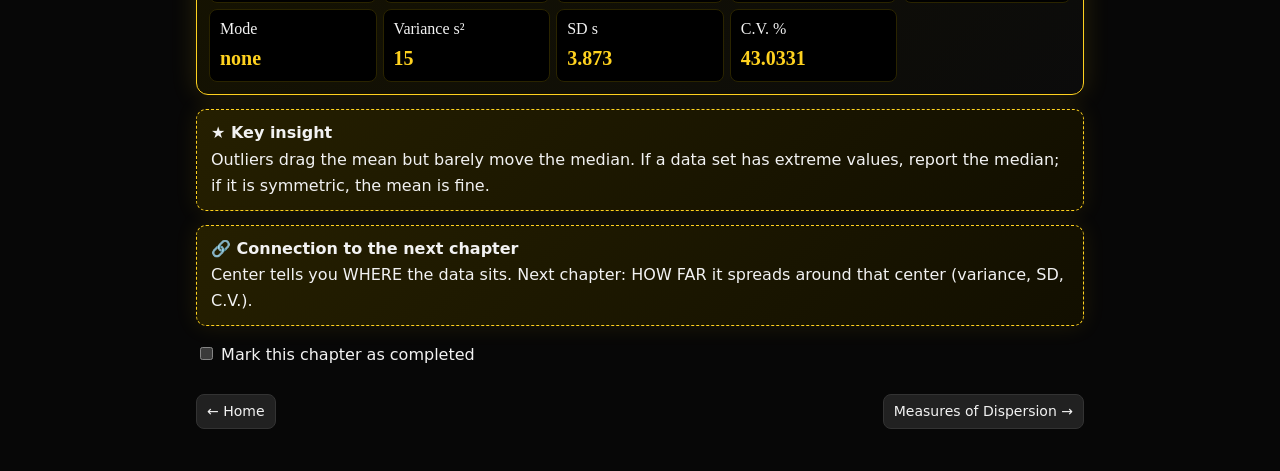
==== commit 8fc66f07: "Fix HTML encoding issues in Measures of Center page" ====
--- a/01_Measures_of_Center.html
+++ b/01_Measures_of_Center.html
@@ -1 +1 @@
-<!DOCTYPE html><html lang='en'><head><meta charset='utf-8'><meta name='viewport' content='width=device-width,initial-scale=1'><title>1. Measures of Center</title><link rel='stylesheet' href='assets/style.css'></head><body data-p='01'><canvas id='bg'></canvas><div id='sp'></div><header><b>📊 Stats Lab</b><nav><a href='index.html' class=''>Home</a><a href='01_Measures_of_Center.html' class='on'>1</a><a href='02_Measures_of_Dispersion.html' class=''>2</a><a href='03_Probability_Concepts.html' class=''>3</a><a href='04_Probability_Rules.html' class=''>4</a><a href='05_Conditional_Probability_Independence.html' class=''>5</a><a href='06_Counting_Rules.html' class=''>6</a><a href='07_Discrete_Random_Variables.html' class=''>7</a><a href='08_Binomial_Distribution.html' class=''>8</a><a href='09_Question_Bank.html' class=''>Bank</a></nav><button id='tr' class='y'>عربي — الشرح</button></header><main><section class='hero'><canvas id='hv'></canvas><div class='txt'><div class='big'>01</div><h1>1. Measures of Center</h1><div class='ar'>مقاييس النزعة المركزية</div></div></section><div class='toc'><a href='#s0'>What is Statistics?</a><a href='#s1'>Types of Statistics</a><a href='#s2'>Basic Definitions</a><a href='#s3'>Classification of …</a><a href='#s4'>Qualitative variab…</a><a href='#s5'>Quantitative varia…</a><a href='#s6'>Measures of Centra…</a><a href='#s7'>Properties of the …</a><a href='#fm'>Formulas</a><a href='#ex'>Examples</a><a href='#tool'>Try it</a></div><p class='src'>File 1 · 1_Measures_of_center · <button id='openall'>Open / close all examples</button> · keys: ← → chapters, A = Arabic</p><h2 id='s0'>What is Statistics?</h2><p><b>Statistics</b> is the science of conducting studies to collect, organize, summarize, analyze, and draw conclusions from data.</p><div class='ar'>الإحصاء هو العلم الذي يهتم بجمع المعلومات وتنظيمها وتحليلها واستخلاص النتائج.</div><h2 id='s1'>Types of Statistics</h2><p><div class='tree'><div class='r'>Types of Statistics</div><div>Descriptive</div><div>Inferential</div></div><b>Descriptive statistics</b>: collection, organization, summarization, and presentation of data.<br><b>Inferential statistics</b>: generalizing from samples to populations, performing estimations and hypothesis tests, determining relationships among variables, and making predictions.</p><div class='ar'>الوصفي: جمع البيانات وتنظيمها وتلخيصها وعرضها. الاستدلالي: التعميم من العينات إلى المجتمع، ويضم التقديرات واختبارات الفرضيات وتحديد العلاقات بين المتغيرات وصنع التنبؤات.</div><h2 id='s2'>Basic Definitions</h2><p><b>Population</b>: all subjects (human or otherwise) that are being studied.<br><b>Sample</b>: a group of subjects selected from a population.<br><b>Variable</b>: a characteristic or attribute that can assume different values.</p><div class='ar'>المجتمع: جميع المفردات (بشر أو غيرهم) محل الدراسة. العينة: مجموعة مختارة من المجتمع. المتغير: خاصية أو صفة تأخذ قيماً مختلفة.</div><h2 id='s3'>Classification of Variables</h2><p><div class='tree'><div class='r'>Variables</div><div>Quantitative (numerical): Discrete | Continuous</div><div>Qualitative (categorical): Nominal | Ordinal</div></div></p><div class='ar'>تصنيف المتغيرات: كمي (منفصل، متصل) ونوعي (اسمي، ترتيبي).</div><h2 id='s4'>Qualitative variables (المتغير النوعي)</h2><p>Words or attributes: Sex (Male, Female), State of birth (Irbid, Jerash, Amman, …).<br><b>1) Nominal</b> (no natural order): blood type (A, B, AB, O); nationality (Jordanian, Palestinian, Syrian, Iraqi, Egyptian, Omani, Saudi…); gender (male, female).<br><b>2) Ordinal</b> (has an order): educational level (Elementary, Intermediate, …); student grade (A, B, C, D, F); military rank.</p><div class='ar'>المتغير النوعي يعبّر عن كلمات أو صفات. الاسمي بدون ترتيب (فصيلة الدم، الجنسية، الجنس)، والترتيبي له ترتيب (المستوى التعليمي، العلامة، الرتبة العسكرية).</div><h2 id='s5'>Quantitative variables (المتغير الكمي)</h2><p>Numbers: weights, ages, … Examples: <i>x</i> = number of passengers on a flight from Amman to Aqaba; weight of a package ready to be shipped; volume of orange juice in a glass.<br><b>1) Discrete</b>: can assume only a finite or countable number of values (number of family members, number of new car sales).<br><b>2) Continuous</b>: can assume infinitely many values corresponding to the points on a line interval (height, weight, time, distance, volume).</p><div class='ar'>الكمي أرقام. المنفصل: قيم محدودة أو قابلة للعد (عدد أفراد الأسرة). المتصل: قيم لا نهائية على فترة (الطول، الوزن، الزمن، المسافة، الحجم).</div><h2 id='s6'>Measures of Central Tendency</h2><p><h3>Mode (المنوال)</h3>The value of x that occurs most (or the category that occurs most frequently). There can be one mode, several modes, or no mode.<h3>Median (الوسيط)</h3>Order the data from smallest to largest. If <b>n is odd</b> the median is the middle observation; if <b>n is even</b> it is the average of the two middle observations. Position of the median = (n+1)/2.<h3>Mean (الوسط الحسابي)</h3>x̄ = (x₁ + x₂ + … + xₙ)/n = Σxᵢ/n. The mean is very affected by extreme values.</p><div class='ar'>المنوال: القيمة الأكثر تكراراً. الوسيط: القيمة الوسطى بعد الترتيب (فردي: القيمة الوسطى، زوجي: متوسط القيمتين الوسطيتين) وموقعه (n+1)/2. الوسط الحسابي: المجموع ÷ العدد ويتأثر كثيراً بالقيم المتطرفة.</div><h2 id='s7'>Properties of the Arithmetic Mean</h2><p><ol><li>The sum of deviations from the mean is zero: Σ(x − x̄) = 0.</li><li>The sum of squared deviations from the mean is the minimum: Σ(x − x̄)² &lt; Σ(x − A)² for any assumed mean A.</li><li>The mean of a constant is that constant.</li><li>Change of origin: mean(x ± a) = x̄ ± a.</li><li>Change of scale: mean(ax) = a·x̄ and mean(x/a) = x̄/a.</li><li>Both: mean(ax ± b) = a·x̄ ± b.</li></ol>Note: the mean is very affected by extreme values.</p><div class='ar'>خصائص الوسط: مجموع الانحرافات = 0؛ مجموع مربعات الانحرافات أصغر ما يمكن؛ وسط الثابت هو الثابت؛ الإضافة تغيّر الوسط بنفس المقدار؛ الضرب يضرب الوسط؛ والتحويل الخطي mean(ax±b)=a·x̄±b.</div><h2 id='fm'>Formulas</h2><div class='f'><code>x̄ = Σx / n</code><code>Median position = (n+1)/2</code><code>Σ(x − x̄) = 0</code><code>mean(ax ± b) = a·x̄ ± b</code><code>mean(x/a) = x̄/a</code></div><h2 id='ex'>Examples with full solutions (8)</h2><p class='src'>Tap each question to reveal the solution.</p><details><summary>Ex 1. Find the mode(s): (1) 3, 5, 9, 5, 10, 11  (2) 4, 3, 4, 4, 4, 9, 3, 3, 3, 11, 12, 14, 12, 3, 4  (3) 3, 4, 5, 9, 10</summary><p>(1) Mode = 5 (appears twice).<br>(2) 3 and 4 each appear 5 times → modes are 3 and 4 (bimodal).<br>(3) No value repeats → no mode.</p></details><details><summary>Ex 2. Median of 13, 8, 2, 7, 9, 4, 10 and its position</summary><p>Sort: 2, 4, 7, 8, 9, 10, 13 (n = 7, odd).<br>Median = 8. Position = ½(7+1) = 4.</p></details><details><summary>Ex 3. Median of 10, 15, 14, 2, 5, 8 and its position</summary><p>Sort: 2, 5, 8, 10, 14, 15 (n = 6, even).<br>Median = (8+10)/2 = 9. Position = ½(6+1) = 3.5 (between the 3rd and 4th).</p></details><details><summary>Ex 4. Sample mean of 12, 2, −4, 3, 9, 5, 11, 12, 14, 0, −3</summary><p>Σx = 12+2+(−4)+3+9+5+11+12+14+0+(−3) = 61, n = 11.<br>x̄ = 61/11 = 5.55.</p></details><details><summary>Ex 5. Given n = 10, x̄ = 12 and Σ(x₁..x₉) = 100, find x₁₀</summary><p>Total = n·x̄ = 10·12 = 120.<br>x₁₀ = 120 − 100 = <b>20</b>.</p></details><details><summary>Ex 6. A data set 5, c, 8, 2, 3, 7 has sample mean 5. Find c</summary><p>Σx must be 6·5 = 30. Known sum = 5+8+2+3+7 = 25.<br>25 + c = 30 → <b>c = 5</b>.</p></details><details><summary>Ex 7. A student obtained 84, 91, 72, 68, 87, 48. Find (a) the average grade, (b) ȳ if (i) y=x−50 (ii) y=x+60 (iii) y=2x (iv) y=x/5 (v) y=2x−50</summary><p>(a) Σx = 450, x̄ = 450/6 = 75.<br>(b)(i) ȳ = 75 − 50 = 25<br>(ii) ȳ = 75 + 60 = 135<br>(iii) ȳ = 2·75 = 150<br>(iv) ȳ = 75/5 = 15<br>(v) ȳ = 2·75 − 50 = 100</p></details><details><summary>Ex 8. The mean of the values 3, 8, A, 10 and 4 is 6. Find A</summary><p>Σx = 25 + A, n = 5. (25 + A)/5 = 6 → 25 + A = 30 → <b>A = 5</b>.</p></details><div class='w' id='tool' data-w='stat'></div><div class='tip'><b>★ Key insight</b><br>Outliers drag the mean but barely move the median. If a data set has extreme values, report the median; if it is symmetric, the mean is fine.<div class='ar'>القيم المتطرفة تسحب الوسط الحسابي ولا تؤثر كثيراً على الوسيط. عند وجود قيم شاذة استخدم الوسيط.</div></div><div class='tip'><b>🔗 Connection to the next chapter</b><br>Center tells you WHERE the data sits. Next chapter: HOW FAR it spreads around that center (variance, SD, C.V.).<div class='ar'>المركز يخبرنا أين تتركز البيانات، والفصل التالي يقيس مدى انتشارها حوله.</div></div><p><label><input type='checkbox' id='done' data-k='1' style='width:auto'> Mark this chapter as completed</label></p><div class='pn'><a class='btn' href='00_Index.html'>← Index</a><a class='btn y' href='02_Measures_of_Dispersion.html'>Measures of Dispersion →</a></div></main><script src='assets/app.js'></script><script src='assets/fx.js'></script></body></html>
+<!DOCTYPE html><html lang='en'><head><meta charset='utf-8'><meta name='viewport' content='width=device-width,initial-scale=1'><title>1. Measures of Center</title><link rel='stylesheet' href='assets/style.css'></head><body data-p='01'><canvas id='bg'></canvas><div id='sp'></div><header><b>📊 Stats Lab</b><nav><a href='index.html' class=''>Home</a><a href='01_Measures_of_Center.html' class='on'>1</a><a href='02_Measures_of_Dispersion.html' class=''>2</a><a href='03_Probability_Concepts.html' class=''>3</a><a href='04_Probability_Rules.html' class=''>4</a><a href='05_Conditional_Probability_Independence.html' class=''>5</a><a href='06_Counting_Rules.html' class=''>6</a><a href='07_Discrete_Random_Variables.html' class=''>7</a><a href='08_Binomial_Distribution.html' class=''>8</a><a href='09_Question_Bank.html' class=''>Bank</a></nav><button id='tr' class='y'>عربي — الشرح</button></header><main><section class='hero'><canvas id='hv'></canvas><div class='txt'><div class='big'>01</div><h1>1. Measures of Center</h1><div class='ar'>مقاييس النزعة المركزية</div></div></section><div class='toc'><a href='#s0'>What is Statistics?</a><a href='#s1'>Types of Statistics</a><a href='#s2'>Basic Definitions</a><a href='#s3'>Classification of …</a><a href='#s4'>Qualitative variab…</a><a href='#s5'>Quantitative varia…</a><a href='#s6'>Measures of Centra…</a><a href='#s7'>Properties of the …</a><a href='#fm'>Formulas</a><a href='#ex'>Examples</a><a href='#tool'>Try it</a></div><p class='src'>File 1 · 1_Measures_of_center · <button id='openall'>Open / close all examples</button> · keys: ← → chapters, A = Arabic</p><h2 id='s0'>What is Statistics?</h2><p><b>Statistics</b> is the science of conducting studies to collect, organize, summarize, analyze, and draw conclusions from data.</p><div class='ar'>الإحصاء هو العلم الذي يهتم بجمع المعلومات وتنظيمها وتحليلها واستخلاص النتائج.</div><h2 id='s1'>Types of Statistics</h2><p><div class='tree'><div class='r'>Types of Statistics</div><div>Descriptive</div><div>Inferential</div></div><b>Descriptive statistics</b>: collection, organization, summarization, and presentation of data.<br><b>Inferential statistics</b>: generalizing from samples to populations, performing estimations and hypothesis tests, determining relationships among variables, and making predictions.</p><div class='ar'>الوصفي: جمع البيانات وتنظيمها وتلخيصها وعرضها. الاستدلالي: التعميم من العينات إلى المجتمع، ويضم التقديرات واختبارات الفرضيات وتحديد العلاقات بين المتغيرات وصنع التنبؤات.</div><h2 id='s2'>Basic Definitions</h2><p><b>Population</b>: all subjects (human or otherwise) that are being studied.<br><b>Sample</b>: a group of subjects selected from a population.<br><b>Variable</b>: a characteristic or attribute that can assume different values.</p><div class='ar'>المجتمع: جميع المفردات (بشر أو غيرهم) محل الدراسة. العينة: مجموعة مختارة من المجتمع. المتغير: خاصية أو صفة تأخذ قيماً مختلفة.</div><h2 id='s3'>Classification of Variables</h2><p><div class='tree'><div class='r'>Variables</div><div>Quantitative (numerical): Discrete | Continuous</div><div>Qualitative (categorical): Nominal | Ordinal</div></div></p><div class='ar'>تصنيف المتغيرات: كمي (منفصل، متصل) ونوعي (اسمي، ترتيبي).</div><h2 id='s4'>Qualitative variables (المتغير النوعي)</h2><p>Words or attributes: Sex (Male, Female), State of birth (Irbid, Jerash, Amman, …).<br><b>1) Nominal</b> (no natural order): blood type (A, B, AB, O); nationality (Jordanian, Palestinian, Syrian, Iraqi, Egyptian, Omani, Saudi…); gender (male, female).<br><b>2) Ordinal</b> (has an order): educational level (Elementary, Intermediate, …); student grade (A, B, C, D, F); military rank.</p><div class='ar'>المتغير النوعي يعبّر عن كلمات أو صفات. الاسمي بدون ترتيب (فصيلة الدم، الجنسية، الجنس)، والترتيبي له ترتيب (المستوى التعليمي، العلامة، الرتبة العسكرية).</div><h2 id='s5'>Quantitative variables (المتغير الكمي)</h2><p>Numbers: weights, ages, … Examples: <i>x</i> = number of passengers on a flight from Amman to Aqaba; weight of a package ready to be shipped; volume of orange juice in a glass.<br><b>1) Discrete</b>: can assume only a finite or countable number of values (number of family members, number of new car sales).<br><b>2) Continuous</b>: can assume infinitely many values corresponding to the points on a line interval (height, weight, time, distance, volume).</p><div class='ar'>الكمي أرقام. المنفصل: قيم محدودة أو قابلة للعد (عدد أفراد الأسرة). المتصل: قيم لا نهائية على فترة (الطول، الوزن، الزمن، المسافة، الحجم).</div><h2 id='s6'>Measures of Central Tendency</h2><p><h3>Mode (المنوال)</h3>The value of x that occurs most (or the category that occurs most frequently). There can be one mode, several modes, or no mode.<h3>Median (الوسيط)</h3>Order the data from smallest to largest. If <b>n is odd</b> the median is the middle observation; if <b>n is even</b> it is the average of the two middle observations. Position of the median = (n+1)/2.<h3>Mean (الوسط الحسابي)</h3>x̄ = (x₁ + x₂ + … + xₙ)/n = Σxᵢ/n. The mean is very affected by extreme values.</p><div class='ar'>المنوال: القيمة الأكثر تكراراً. الوسيط: القيمة الوسطى بعد الترتيب (فردي: القيمة الوسطى، زوجي: متوسط القيمتين الوسطيتين) وموقعه (n+1)/2. الوسط الحسابي: المجموع ÷ العدد ويتأثر كثيراً بالقيم المتطرفة.</div><h2 id='s7'>Properties of the Arithmetic Mean</h2><p><ol><li>The sum of deviations from the mean is zero: Σ(x − x̄) = 0.</li><li>The sum of squared deviations from the mean is the minimum: Σ(x − x̄)² &lt; Σ(x − A)² for any assumed mean A.</li><li>The mean of a constant is that constant.</li><li>Change of origin: mean(x ± a) = x̄ ± a.</li><li>Change of scale: mean(ax) = a·x̄ and mean(x/a) = x̄/a.</li><li>Both: mean(ax ± b) = a·x̄ ± b.</li></ol>Note: the mean is very affected by extreme values.</p><div class='ar'>خصائص الوسط: مجموع الانحرافات = 0؛ مجموع مربعات الانحرافات أصغر ما يمكن؛ وسط الثابت هو الثابت؛ الإضافة تغيّر الوسط بنفس المقدار؛ الضرب يضرب الوسط؛ والتحويل الخطي mean(ax±b)=a·x̄±b.</div><h2 id='fm'>Formulas</h2><div class='f'><code>x̄ = Σx / n</code><code>Median position = (n+1)/2</code><code>Σ(x − x̄) = 0</code><code>mean(ax ± b) = a·x̄ ± b</code><code>mean(x/a) = x̄/a</code></div><h2 id='ex'>Examples with full solutions (8)</h2><p class='src'>Tap each question to reveal the solution.</p><details><summary>Ex 1. Find the mode(s): (1) 3, 5, 9, 5, 10, 11  (2) 4, 3, 4, 4, 4, 9, 3, 3, 3, 11, 12, 14, 12, 3, 4  (3) 3, 4, 5, 9, 10</summary><p>(1) Mode = 5 (appears twice).<br>(2) 3 and 4 each appear 5 times → modes are 3 and 4 (bimodal).<br>(3) No value repeats → no mode.</p></details><details><summary>Ex 2. Median of 13, 8, 2, 7, 9, 4, 10 and its position</summary><p>Sort: 2, 4, 7, 8, 9, 10, 13 (n = 7, odd).<br>Median = 8. Position = ½(7+1) = 4.</p></details><details><summary>Ex 3. Median of 10, 15, 14, 2, 5, 8 and its position</summary><p>Sort: 2, 5, 8, 10, 14, 15 (n = 6, even).<br>Median = (8+10)/2 = 9. Position = ½(6+1) = 3.5 (between the 3rd and 4th).</p></details><details><summary>Ex 4. Sample mean of 12, 2, −4, 3, 9, 5, 11, 12, 14, 0, −3</summary><p>Σx = 12+2+(−4)+3+9+5+11+12+14+0+(−3) = 61, n = 11.<br>x̄ = 61/11 = 5.55.</p></details><details><summary>Ex 5. Given n = 10, x̄ = 12 and Σ(x₁..x₉) = 100, find x₁₀</summary><p>Total = n·x̄ = 10·12 = 120.<br>x₁₀ = 120 − 100 = <b>20</b>.</p></details><details><summary>Ex 6. A data set 5, c, 8, 2, 3, 7 has sample mean 5. Find c</summary><p>Σx must be 6·5 = 30. Known sum = 5+8+2+3+7 = 25.<br>25 + c = 30 → <b>c = 5</b>.</p></details><details><summary>Ex 7. A student obtained 84, 91, 72, 68, 87, 48. Find (a) the average grade, (b) ȳ if (i) y=x−50 (ii) y=x+60 (iii) y=2x (iv) y=x/5 (v) y=2x−50</summary><p>(a) Σx = 450, x̄ = 450/6 = 75.<br>(b)(i) ȳ = 75 − 50 = 25<br>(ii) ȳ = 75 + 60 = 135<br>(iii) ȳ = 2·75 = 150<br>(iv) ȳ = 75/5 = 15<br>(v) ȳ = 2·75 − 50 = 100</p></details><details><summary>Ex 8. The mean of the values 3, 8, A, 10 and 4 is 6. Find A</summary><p>Σx = 25 + A, n = 5. (25 + A)/5 = 6 → 25 + A = 30 → <b>A = 5</b>.</p></details><div class='w' id='tool' data-w='stat'></div><div class='tip'><b>★ Key insight</b><br>Outliers drag the mean but barely move the median. If a data set has extreme values, report the median; if it is symmetric, the mean is fine.<div class='ar'>القيم المتطرفة تسحب الوسط الحسابي ولا تؤثر كثيراً على الوسيط. عند وجود قيم شاذة استخدم الوسيط.</div></div><div class='tip'><b>🔗 Connection to the next chapter</b><br>Center tells you WHERE the data sits. Next chapter: HOW FAR it spreads around that center (variance, SD, C.V.).<div class='ar'>المركز يخبرنا أين تتركز البيانات، والفصل التالي يقيس مدى انتشارها حوله.</div></div><p><label><input type='checkbox' id='done' data-k='1' style='width:auto'> Mark this chapter as completed</label></p><div class='pn'><a class='btn' href='index.html'>← Home</a><a class='btn y' href='02_Measures_of_Dispersion.html'>Measures of Dispersion →</a></div></main><script src='assets/app.js'></script><script src='assets/fx.js'></script></body></html>
--- a/assets/style.css
+++ b/assets/style.css
@@ -0,0 +1,63 @@
+:root{--bg:#0b0b0b;--sf:#161616;--sf2:#212121;--y:#ffd21f;--tx:#f2f2f2;--mu:#a8a8a8;--ok:#4ade80;--no:#f87171;color-scheme:dark}
+*{box-sizing:border-box}body{margin:0;background:var(--bg);color:var(--tx);font:16px/1.65 system-ui,-apple-system,Segoe UI,Arial,sans-serif}
+header{position:sticky;top:0;z-index:9;background:#000;border-bottom:2px solid var(--y);display:flex;gap:8px;align-items:center;padding:8px 12px;flex-wrap:wrap}
+header b{color:var(--y);font-size:18px;margin-right:auto}nav{display:flex;gap:4px;overflow-x:auto;max-width:100%}
+nav a,button,.btn{background:var(--sf2);color:var(--tx);border:1px solid #333;border-radius:8px;padding:5px 10px;text-decoration:none;cursor:pointer;font:inherit;font-size:14px;display:inline-block}
+nav a.on,button.y,button:hover,nav a:hover,.btn:hover{background:var(--y);color:#000;border-color:var(--y)}
+main{max-width:920px;margin:auto;padding:16px}h1{color:var(--y);margin:.3em 0;font-size:30px}h2{color:var(--y);border-left:5px solid var(--y);padding-left:10px;margin-top:30px}h3{color:#fff;margin:22px 0 4px}
+.grid{display:grid;grid-template-columns:repeat(auto-fit,minmax(210px,1fr));gap:12px}
+.card{background:var(--sf);border:1px solid #333;border-radius:12px;padding:14px;text-decoration:none;color:var(--tx);transition:.2s;display:block;position:relative}.card:hover{border-color:var(--y);transform:translateY(-3px)}
+.card i{font-style:normal;color:#000;background:var(--y);border-radius:50%;width:30px;height:30px;display:inline-grid;place-items:center;font-weight:700}
+.card small{display:block;color:var(--mu);direction:rtl;margin-top:4px}.card em{position:absolute;right:10px;top:8px;color:var(--ok);font-style:normal}
+.src{color:var(--mu);font-size:13px}.path{display:flex;gap:8px;flex-wrap:wrap;margin:12px 0}.path span{background:var(--sf2);border:1px solid var(--y);border-radius:20px;padding:4px 12px}
+.ar{display:none;direction:rtl;text-align:right;color:#ffe680;background:#1c1a0c;border-right:3px solid var(--y);padding:6px 12px;border-radius:6px;margin:6px 0}body.on .ar{display:block}
+.f{display:flex;gap:8px;flex-wrap:wrap}.f code{background:#000;border:1px solid var(--y);color:var(--y);padding:6px 10px;border-radius:8px}
+.tip{background:#221d00;border:1px dashed var(--y);border-radius:10px;padding:10px 14px;margin:14px 0}
+details{background:var(--sf);border:1px solid #333;border-radius:10px;margin:8px 0;padding:8px 12px}summary{cursor:pointer;color:var(--y);font-weight:600}details[open]{border-color:var(--y)}details p{margin:6px 0}
+.tag{background:var(--y);color:#000;border-radius:6px;padding:0 6px;font-size:12px;margin-right:6px}
+table{border-collapse:collapse;margin:8px 0;max-width:100%}td,th{border:1px solid #444;padding:4px 10px;text-align:center}th{background:#000;color:var(--y)}
+.tree{display:flex;gap:10px;flex-wrap:wrap;margin:10px 0}.tree div{background:var(--sf2);border:1px solid var(--y);border-radius:8px;padding:6px 12px}.tree .r{background:var(--y);color:#000;font-weight:700}
+.w{background:var(--sf);border:1px solid var(--y);border-radius:12px;padding:12px;margin:14px 0}.w h4{margin:0 0 8px;color:var(--y)}
+.w label{display:block;font-size:13px;color:var(--mu)}input,select{background:#000;color:var(--tx);border:1px solid #444;border-radius:6px;padding:6px;width:100%;margin-bottom:6px;font:inherit}
+.out{display:grid;grid-template-columns:repeat(auto-fit,minmax(150px,1fr));gap:6px}.out div{background:#000;padding:6px 10px;border-radius:8px}.out b{color:var(--y)}
+.bars{display:flex;align-items:flex-end;gap:3px;height:110px;grid-column:1/-1;border-bottom:1px solid #444}.bars i{flex:1;background:var(--y);min-width:2px;border-radius:3px 3px 0 0}
+.bars.t{height:130px}.bars span{flex:1;text-align:center;font-size:11px;color:var(--mu)}
+.q{background:var(--sf);border:1px solid #333;border-radius:10px;padding:10px 14px;margin:10px 0}.q button{display:block;width:100%;text-align:left;margin:4px 0}
+.q .c{background:#14532d;border-color:var(--ok)}.q .x{background:#7f1d1d;border-color:var(--no)}.ex{color:var(--mu);margin-top:6px}
+.pn{display:flex;justify-content:space-between;margin:26px 0;gap:8px;flex-wrap:wrap}.sc{font-size:20px;color:var(--y)}
+.bar{height:10px;background:#222;border-radius:6px;overflow:hidden}.bar i{display:block;height:100%;background:var(--y);width:0}
+@media print{header{display:none}.ar{display:block}details{open:true}}
+/* ===== Math / Statistics theme upgrade ===== */
+:root{--y2:#ff9f1c;--hh:56px;--mf:"Cambria Math","STIX Two Math",Cambria,Georgia,serif}
+html{scroll-behavior:smooth;scroll-padding-top:110px}
+body{background:radial-gradient(1100px 520px at 75% -8%,#2b2300 0,transparent 60%),linear-gradient(rgba(255,210,31,.045) 1px,transparent 1px) 0 0/34px 34px,linear-gradient(90deg,rgba(255,210,31,.045) 1px,transparent 1px) 0 0/34px 34px,#070707;background-attachment:fixed;font-family:Inter,system-ui,-apple-system,"Segoe UI",Arial,sans-serif}
+#bg{position:fixed;inset:0;z-index:0;pointer-events:none}main,header{position:relative;z-index:2}
+#sp{position:fixed;top:0;left:0;height:3px;width:0;z-index:99;background:linear-gradient(90deg,var(--y2),var(--y));box-shadow:0 0 10px var(--y)}
+header{background:rgba(0,0,0,.82);backdrop-filter:blur(8px);position:sticky}header b{font-family:var(--mf);font-style:italic;letter-spacing:.5px}header b::after{content:" ∑ μ σ";color:var(--mu);font-size:13px;font-weight:400}
+button,.btn,nav a{transition:.18s}button:hover,.btn:hover{box-shadow:0 0 14px rgba(255,210,31,.55);transform:translateY(-1px)}
+h1{font-size:34px;letter-spacing:-.5px}
+main{counter-reset:s}h2{counter-increment:s;border:0;padding-left:0;display:flex;align-items:center;gap:10px}
+h2::before{content:counter(s,decimal-leading-zero);background:var(--y);color:#000;border-radius:7px;padding:1px 8px;font:700 14px var(--mf)}
+h2::after{content:"";flex:1;height:1px;background:linear-gradient(90deg,var(--y),transparent)}
+.hero{position:relative;height:210px;border:1px solid #3a3200;border-radius:18px;overflow:hidden;background:linear-gradient(135deg,#161200,#050505);margin:6px 0 16px;box-shadow:0 0 30px rgba(255,210,31,.12)}
+.hero canvas{position:absolute;inset:0;width:100%;height:100%}.hero .txt{position:absolute;left:20px;right:20px;top:10px;pointer-events:none;text-shadow:0 2px 12px #000}
+.hero .big{font:800 72px/1 var(--mf);color:rgba(255,210,31,.28)}.hero h1{margin:-6px 0 0}.hero .ar{display:none;background:rgba(0,0,0,.55);width:fit-content;margin-right:0;margin-left:auto}body.on .hero .ar{display:block}
+.toc{position:sticky;top:var(--hh);z-index:6;display:flex;gap:6px;overflow-x:auto;padding:6px 0;background:linear-gradient(#070707 70%,transparent);margin:0 -4px}.toc a{white-space:nowrap;font-size:13px;border-radius:20px}.toc a.on{background:var(--y);color:#000;border-color:var(--y)}
+.f code{font-family:var(--mf);font-size:18px;background:linear-gradient(#0a0a0a,#151100);cursor:copy;transition:.2s;position:relative}.f code:hover{box-shadow:0 0 16px rgba(255,210,31,.6);transform:scale(1.04)}.f code.cp::after{content:"copied ✓";position:absolute;right:4px;top:-18px;font:11px system-ui;color:#000;background:var(--y);padding:0 6px;border-radius:4px}
+details{background:linear-gradient(135deg,#171717,#101010);transition:.2s}details:hover{border-color:#6b5a00}summary{list-style:none;position:relative;padding-left:22px}summary::before{content:"▸";position:absolute;left:0;transition:.2s}details[open] summary::before{transform:rotate(90deg)}details[open]{background:linear-gradient(135deg,#1d1900,#101010);box-shadow:0 0 18px rgba(255,210,31,.12)}details>p{border-top:1px dashed #4a3f00;padding-top:8px;font-family:var(--mf);font-size:17px;line-height:1.8}
+.tip{background:linear-gradient(135deg,#251f00,#120f00);box-shadow:0 0 22px rgba(255,210,31,.1)}
+.card{overflow:hidden;background:linear-gradient(135deg,#191919,#0e0e0e)}.card::after{content:"";position:absolute;inset:0;background:radial-gradient(180px circle at var(--mx,50%) var(--my,50%),rgba(255,210,31,.18),transparent 70%);opacity:0;transition:.25s;pointer-events:none}.card:hover::after{opacity:1}
+.card u{position:absolute;right:10px;bottom:2px;font:italic 46px var(--mf);color:rgba(255,210,31,.13);text-decoration:none}.card b{font-size:17px}
+table{box-shadow:0 0 0 1px #3a3200;border-radius:8px;overflow:hidden}tr:nth-child(even) td{background:#121212}td{font-family:var(--mf)}
+.tree div{box-shadow:0 0 10px rgba(255,210,31,.15)}
+.w{background:linear-gradient(135deg,#171400,#0b0b0b);box-shadow:0 0 26px rgba(255,210,31,.15)}.w h4{font-size:18px}
+.out div{font-family:var(--mf);border:1px solid #2a2400}.out b{font-size:20px}input:focus,select:focus{outline:2px solid var(--y);border-color:var(--y)}
+.rv{opacity:0;transform:translateY(16px);transition:opacity .55s,transform .55s}.rv.in{opacity:1;transform:none}
+.q{transition:.2s}.q:hover{border-color:#6b5a00}.bar{height:12px;border:1px solid #3a3200}.bar i{background:linear-gradient(90deg,var(--y2),var(--y));transition:width .5s;box-shadow:0 0 10px var(--y)}
+#res{font-size:22px;color:var(--y);font-weight:700}
+.ar{font-size:17px}
+@media(max-width:600px){h1{font-size:26px}.hero{height:190px}.hero .big{font-size:52px}}
+@media(prefers-reduced-motion:reduce){.rv{opacity:1;transform:none;transition:none}html{scroll-behavior:auto}}
+.toc a{background:var(--sf2);color:var(--tx);border:1px solid #333;padding:4px 12px;text-decoration:none}.toc a:hover{background:var(--y);color:#000}a:visited{color:inherit}
+.hero .txt{max-width:56%}.hero{height:230px}.hero h1{font-size:30px;line-height:1.15}
+@media(max-width:700px){.hero .txt{max-width:100%}.hero canvas{opacity:.4}.hero h1{font-size:24px}}
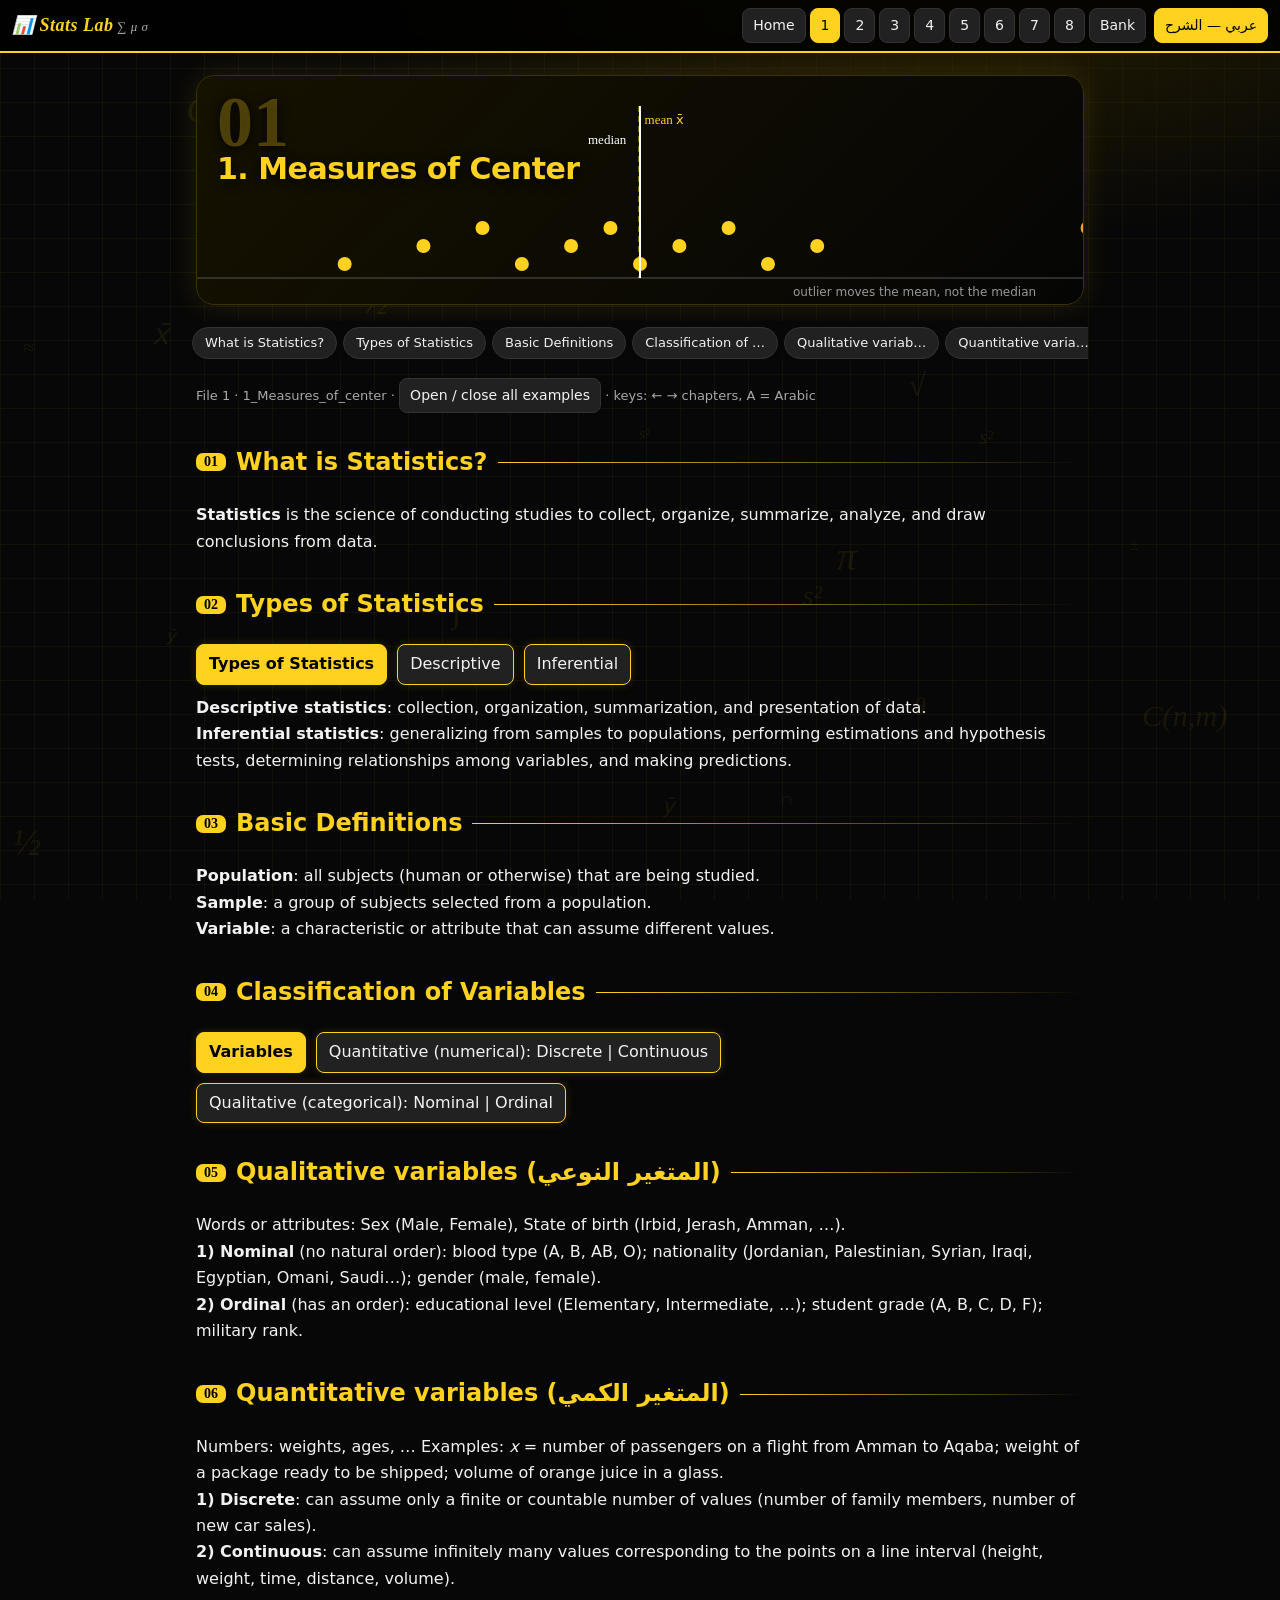
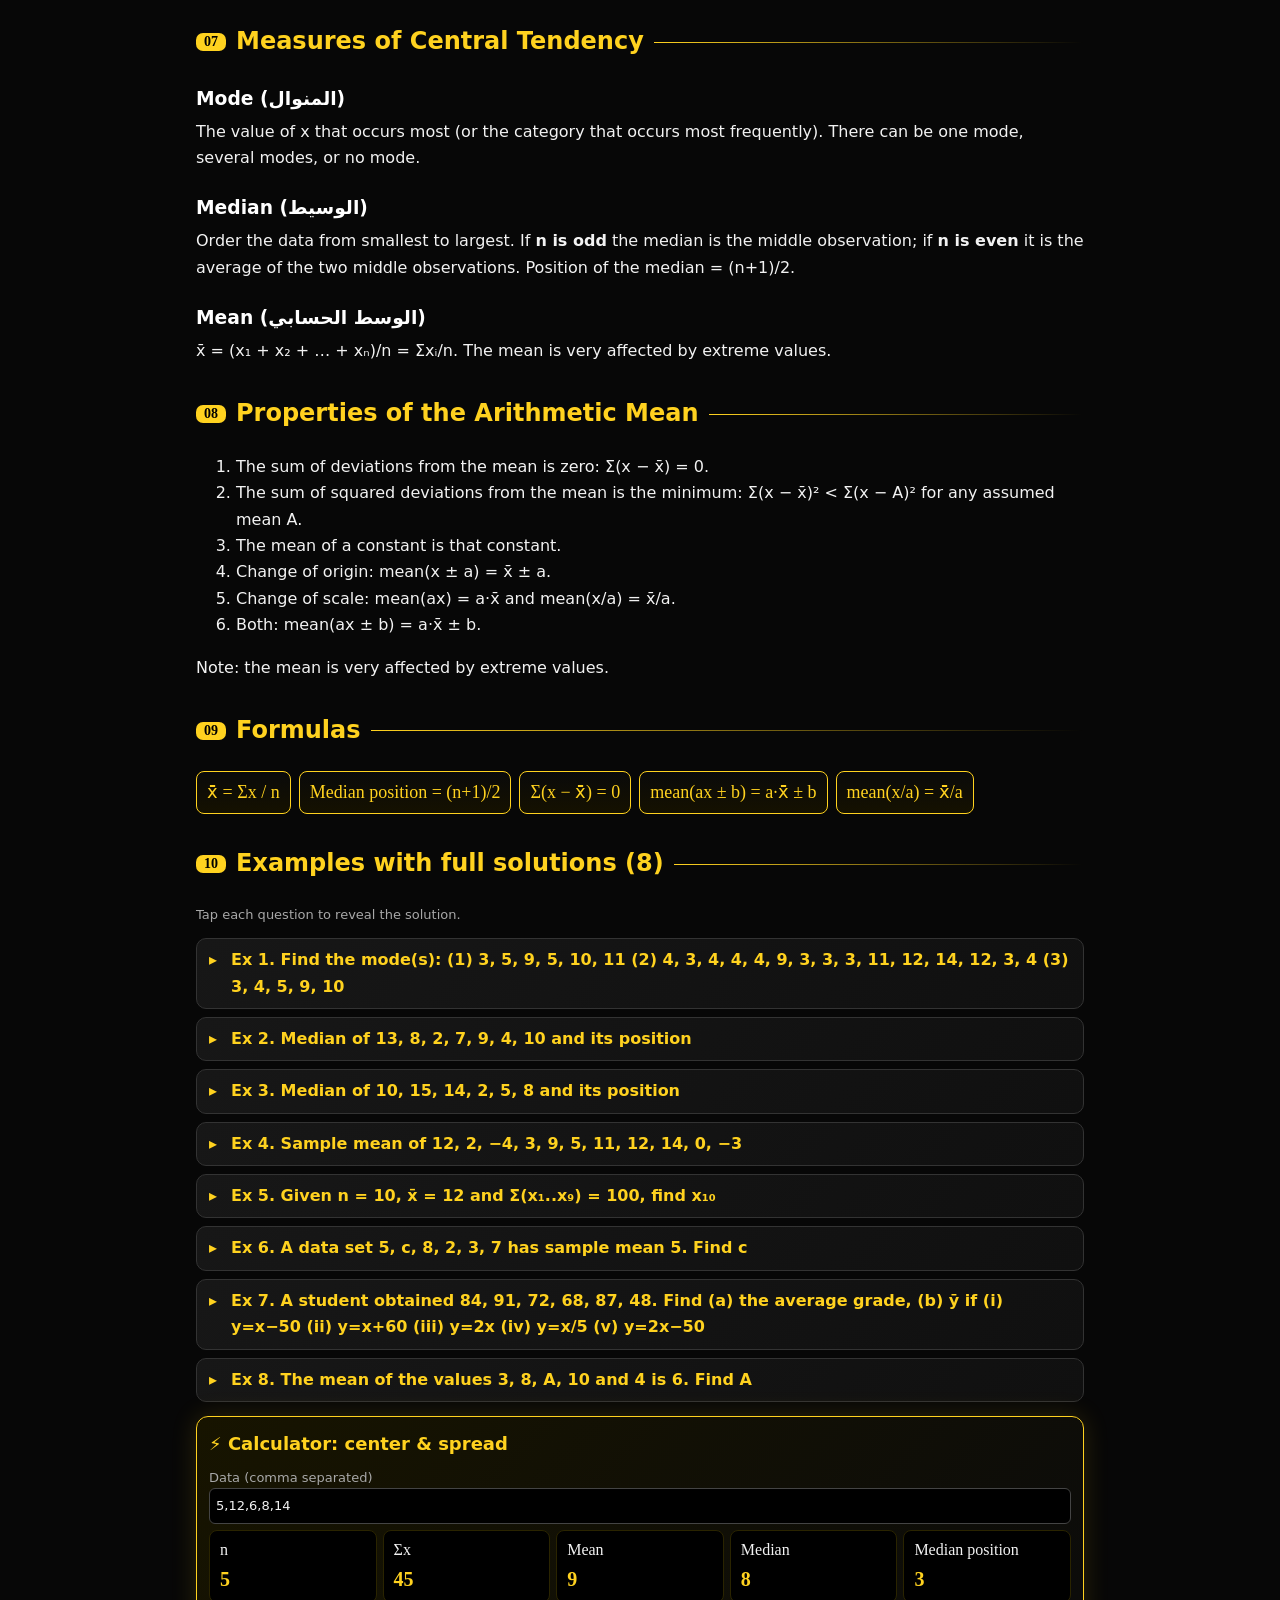
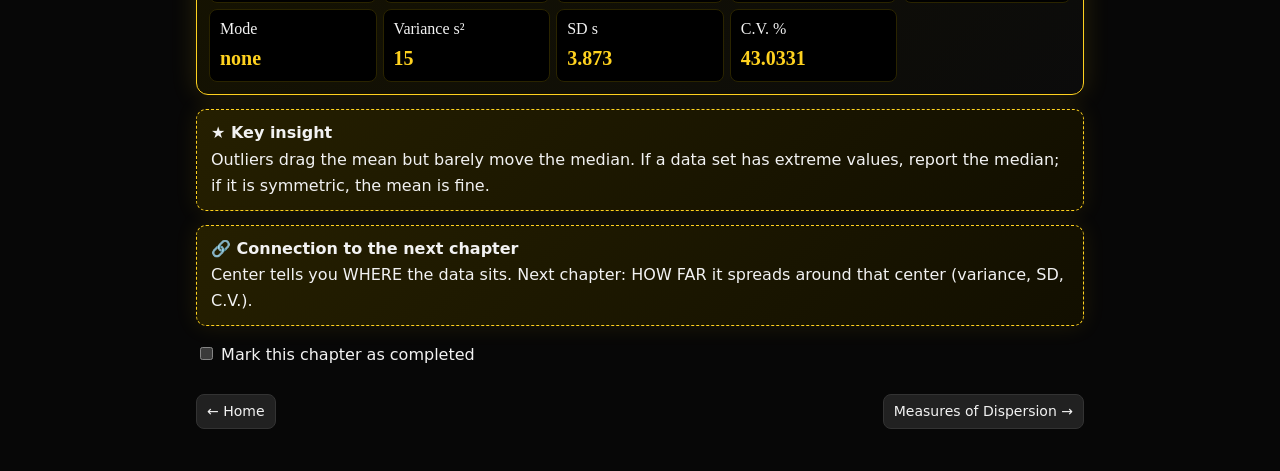
==== commit 7cc7adb0: "Refactor HTML structure for Measures of Center" ====
--- a/01_Measures_of_Center.html
+++ b/01_Measures_of_Center.html
@@ -1 +1,165 @@
-<!DOCTYPE html><html lang='en'><head><meta charset='utf-8'><meta name='viewport' content='width=device-width,initial-scale=1'><title>1. Measures of Center</title><link rel='stylesheet' href='assets/style.css'></head><body data-p='01'><canvas id='bg'></canvas><div id='sp'></div><header><b>📊 Stats Lab</b><nav><a href='index.html' class=''>Home</a><a href='01_Measures_of_Center.html' class='on'>1</a><a href='02_Measures_of_Dispersion.html' class=''>2</a><a href='03_Probability_Concepts.html' class=''>3</a><a href='04_Probability_Rules.html' class=''>4</a><a href='05_Conditional_Probability_Independence.html' class=''>5</a><a href='06_Counting_Rules.html' class=''>6</a><a href='07_Discrete_Random_Variables.html' class=''>7</a><a href='08_Binomial_Distribution.html' class=''>8</a><a href='09_Question_Bank.html' class=''>Bank</a></nav><button id='tr' class='y'>عربي — الشرح</button></header><main><section class='hero'><canvas id='hv'></canvas><div class='txt'><div class='big'>01</div><h1>1. Measures of Center</h1><div class='ar'>مقاييس النزعة المركزية</div></div></section><div class='toc'><a href='#s0'>What is Statistics?</a><a href='#s1'>Types of Statistics</a><a href='#s2'>Basic Definitions</a><a href='#s3'>Classification of …</a><a href='#s4'>Qualitative variab…</a><a href='#s5'>Quantitative varia…</a><a href='#s6'>Measures of Centra…</a><a href='#s7'>Properties of the …</a><a href='#fm'>Formulas</a><a href='#ex'>Examples</a><a href='#tool'>Try it</a></div><p class='src'>File 1 · 1_Measures_of_center · <button id='openall'>Open / close all examples</button> · keys: ← → chapters, A = Arabic</p><h2 id='s0'>What is Statistics?</h2><p><b>Statistics</b> is the science of conducting studies to collect, organize, summarize, analyze, and draw conclusions from data.</p><div class='ar'>الإحصاء هو العلم الذي يهتم بجمع المعلومات وتنظيمها وتحليلها واستخلاص النتائج.</div><h2 id='s1'>Types of Statistics</h2><p><div class='tree'><div class='r'>Types of Statistics</div><div>Descriptive</div><div>Inferential</div></div><b>Descriptive statistics</b>: collection, organization, summarization, and presentation of data.<br><b>Inferential statistics</b>: generalizing from samples to populations, performing estimations and hypothesis tests, determining relationships among variables, and making predictions.</p><div class='ar'>الوصفي: جمع البيانات وتنظيمها وتلخيصها وعرضها. الاستدلالي: التعميم من العينات إلى المجتمع، ويضم التقديرات واختبارات الفرضيات وتحديد العلاقات بين المتغيرات وصنع التنبؤات.</div><h2 id='s2'>Basic Definitions</h2><p><b>Population</b>: all subjects (human or otherwise) that are being studied.<br><b>Sample</b>: a group of subjects selected from a population.<br><b>Variable</b>: a characteristic or attribute that can assume different values.</p><div class='ar'>المجتمع: جميع المفردات (بشر أو غيرهم) محل الدراسة. العينة: مجموعة مختارة من المجتمع. المتغير: خاصية أو صفة تأخذ قيماً مختلفة.</div><h2 id='s3'>Classification of Variables</h2><p><div class='tree'><div class='r'>Variables</div><div>Quantitative (numerical): Discrete | Continuous</div><div>Qualitative (categorical): Nominal | Ordinal</div></div></p><div class='ar'>تصنيف المتغيرات: كمي (منفصل، متصل) ونوعي (اسمي، ترتيبي).</div><h2 id='s4'>Qualitative variables (المتغير النوعي)</h2><p>Words or attributes: Sex (Male, Female), State of birth (Irbid, Jerash, Amman, …).<br><b>1) Nominal</b> (no natural order): blood type (A, B, AB, O); nationality (Jordanian, Palestinian, Syrian, Iraqi, Egyptian, Omani, Saudi…); gender (male, female).<br><b>2) Ordinal</b> (has an order): educational level (Elementary, Intermediate, …); student grade (A, B, C, D, F); military rank.</p><div class='ar'>المتغير النوعي يعبّر عن كلمات أو صفات. الاسمي بدون ترتيب (فصيلة الدم، الجنسية، الجنس)، والترتيبي له ترتيب (المستوى التعليمي، العلامة، الرتبة العسكرية).</div><h2 id='s5'>Quantitative variables (المتغير الكمي)</h2><p>Numbers: weights, ages, … Examples: <i>x</i> = number of passengers on a flight from Amman to Aqaba; weight of a package ready to be shipped; volume of orange juice in a glass.<br><b>1) Discrete</b>: can assume only a finite or countable number of values (number of family members, number of new car sales).<br><b>2) Continuous</b>: can assume infinitely many values corresponding to the points on a line interval (height, weight, time, distance, volume).</p><div class='ar'>الكمي أرقام. المنفصل: قيم محدودة أو قابلة للعد (عدد أفراد الأسرة). المتصل: قيم لا نهائية على فترة (الطول، الوزن، الزمن، المسافة، الحجم).</div><h2 id='s6'>Measures of Central Tendency</h2><p><h3>Mode (المنوال)</h3>The value of x that occurs most (or the category that occurs most frequently). There can be one mode, several modes, or no mode.<h3>Median (الوسيط)</h3>Order the data from smallest to largest. If <b>n is odd</b> the median is the middle observation; if <b>n is even</b> it is the average of the two middle observations. Position of the median = (n+1)/2.<h3>Mean (الوسط الحسابي)</h3>x̄ = (x₁ + x₂ + … + xₙ)/n = Σxᵢ/n. The mean is very affected by extreme values.</p><div class='ar'>المنوال: القيمة الأكثر تكراراً. الوسيط: القيمة الوسطى بعد الترتيب (فردي: القيمة الوسطى، زوجي: متوسط القيمتين الوسطيتين) وموقعه (n+1)/2. الوسط الحسابي: المجموع ÷ العدد ويتأثر كثيراً بالقيم المتطرفة.</div><h2 id='s7'>Properties of the Arithmetic Mean</h2><p><ol><li>The sum of deviations from the mean is zero: Σ(x − x̄) = 0.</li><li>The sum of squared deviations from the mean is the minimum: Σ(x − x̄)² &lt; Σ(x − A)² for any assumed mean A.</li><li>The mean of a constant is that constant.</li><li>Change of origin: mean(x ± a) = x̄ ± a.</li><li>Change of scale: mean(ax) = a·x̄ and mean(x/a) = x̄/a.</li><li>Both: mean(ax ± b) = a·x̄ ± b.</li></ol>Note: the mean is very affected by extreme values.</p><div class='ar'>خصائص الوسط: مجموع الانحرافات = 0؛ مجموع مربعات الانحرافات أصغر ما يمكن؛ وسط الثابت هو الثابت؛ الإضافة تغيّر الوسط بنفس المقدار؛ الضرب يضرب الوسط؛ والتحويل الخطي mean(ax±b)=a·x̄±b.</div><h2 id='fm'>Formulas</h2><div class='f'><code>x̄ = Σx / n</code><code>Median position = (n+1)/2</code><code>Σ(x − x̄) = 0</code><code>mean(ax ± b) = a·x̄ ± b</code><code>mean(x/a) = x̄/a</code></div><h2 id='ex'>Examples with full solutions (8)</h2><p class='src'>Tap each question to reveal the solution.</p><details><summary>Ex 1. Find the mode(s): (1) 3, 5, 9, 5, 10, 11  (2) 4, 3, 4, 4, 4, 9, 3, 3, 3, 11, 12, 14, 12, 3, 4  (3) 3, 4, 5, 9, 10</summary><p>(1) Mode = 5 (appears twice).<br>(2) 3 and 4 each appear 5 times → modes are 3 and 4 (bimodal).<br>(3) No value repeats → no mode.</p></details><details><summary>Ex 2. Median of 13, 8, 2, 7, 9, 4, 10 and its position</summary><p>Sort: 2, 4, 7, 8, 9, 10, 13 (n = 7, odd).<br>Median = 8. Position = ½(7+1) = 4.</p></details><details><summary>Ex 3. Median of 10, 15, 14, 2, 5, 8 and its position</summary><p>Sort: 2, 5, 8, 10, 14, 15 (n = 6, even).<br>Median = (8+10)/2 = 9. Position = ½(6+1) = 3.5 (between the 3rd and 4th).</p></details><details><summary>Ex 4. Sample mean of 12, 2, −4, 3, 9, 5, 11, 12, 14, 0, −3</summary><p>Σx = 12+2+(−4)+3+9+5+11+12+14+0+(−3) = 61, n = 11.<br>x̄ = 61/11 = 5.55.</p></details><details><summary>Ex 5. Given n = 10, x̄ = 12 and Σ(x₁..x₉) = 100, find x₁₀</summary><p>Total = n·x̄ = 10·12 = 120.<br>x₁₀ = 120 − 100 = <b>20</b>.</p></details><details><summary>Ex 6. A data set 5, c, 8, 2, 3, 7 has sample mean 5. Find c</summary><p>Σx must be 6·5 = 30. Known sum = 5+8+2+3+7 = 25.<br>25 + c = 30 → <b>c = 5</b>.</p></details><details><summary>Ex 7. A student obtained 84, 91, 72, 68, 87, 48. Find (a) the average grade, (b) ȳ if (i) y=x−50 (ii) y=x+60 (iii) y=2x (iv) y=x/5 (v) y=2x−50</summary><p>(a) Σx = 450, x̄ = 450/6 = 75.<br>(b)(i) ȳ = 75 − 50 = 25<br>(ii) ȳ = 75 + 60 = 135<br>(iii) ȳ = 2·75 = 150<br>(iv) ȳ = 75/5 = 15<br>(v) ȳ = 2·75 − 50 = 100</p></details><details><summary>Ex 8. The mean of the values 3, 8, A, 10 and 4 is 6. Find A</summary><p>Σx = 25 + A, n = 5. (25 + A)/5 = 6 → 25 + A = 30 → <b>A = 5</b>.</p></details><div class='w' id='tool' data-w='stat'></div><div class='tip'><b>★ Key insight</b><br>Outliers drag the mean but barely move the median. If a data set has extreme values, report the median; if it is symmetric, the mean is fine.<div class='ar'>القيم المتطرفة تسحب الوسط الحسابي ولا تؤثر كثيراً على الوسيط. عند وجود قيم شاذة استخدم الوسيط.</div></div><div class='tip'><b>🔗 Connection to the next chapter</b><br>Center tells you WHERE the data sits. Next chapter: HOW FAR it spreads around that center (variance, SD, C.V.).<div class='ar'>المركز يخبرنا أين تتركز البيانات، والفصل التالي يقيس مدى انتشارها حوله.</div></div><p><label><input type='checkbox' id='done' data-k='1' style='width:auto'> Mark this chapter as completed</label></p><div class='pn'><a class='btn' href='index.html'>← Home</a><a class='btn y' href='02_Measures_of_Dispersion.html'>Measures of Dispersion →</a></div></main><script src='assets/app.js'></script><script src='assets/fx.js'></script></body></html>
+<!DOCTYPE html>
+<html lang='en'>
+
+<head>
+    <meta charset='utf-8'>
+    <meta name='viewport' content='width=device-width,initial-scale=1'>
+    <title>1. Measures of Center</title>
+    <link rel='stylesheet' href='assets/style.css'>
+</head>
+
+<body data-p='01'><canvas id='bg'></canvas>
+    <div id='sp'></div>
+    <header><b>📊 Stats Lab</b>
+        <nav><a href='index.html' class=''>Home</a><a href='01_Measures_of_Center.html' class='on'>1</a><a
+                href='02_Measures_of_Dispersion.html' class=''>2</a><a href='03_Probability_Concepts.html'
+                class=''>3</a><a href='04_Probability_Rules.html' class=''>4</a><a
+                href='05_Conditional_Probability_Independence.html' class=''>5</a><a href='06_Counting_Rules.html'
+                class=''>6</a><a href='07_Discrete_Random_Variables.html' class=''>7</a><a
+                href='08_Binomial_Distribution.html' class=''>8</a><a href='09_Question_Bank.html' class=''>Bank</a>
+        </nav><button id='tr' class='y'>عربي — الشرح</button>
+    </header>
+    <main>
+        <section class='hero'><canvas id='hv'></canvas>
+            <div class='txt'>
+                <div class='big'>01</div>
+                <h1>1. Measures of Center</h1>
+                <div class='ar'>مقاييس النزعة المركزية</div>
+            </div>
+        </section>
+        <div class='toc'><a href='#s0'>What is Statistics?</a><a href='#s1'>Types of Statistics</a><a href='#s2'>Basic
+                Definitions</a><a href='#s3'>Classification of …</a><a href='#s4'>Qualitative variab…</a><a
+                href='#s5'>Quantitative varia…</a><a href='#s6'>Measures of Centra…</a><a href='#s7'>Properties of the
+                …</a><a href='#fm'>Formulas</a><a href='#ex'>Examples</a><a href='#tool'>Try it</a></div>
+        <p class='src'>File 1 · 1_Measures_of_center · <button id='openall'>Open / close all examples</button> · keys: ←
+            → chapters, A = Arabic</p>
+        <h2 id='s0'>What is Statistics?</h2>
+        <p><b>Statistics</b> is the science of conducting studies to collect, organize, summarize, analyze, and draw
+            conclusions from data.</p>
+        <div class='ar'>الإحصاء هو العلم الذي يهتم بجمع المعلومات وتنظيمها وتحليلها واستخلاص النتائج.</div>
+        <h2 id='s1'>Types of Statistics</h2>
+        <p>
+        <div class='tree'>
+            <div class='r'>Types of Statistics</div>
+            <div>Descriptive</div>
+            <div>Inferential</div>
+        </div><b>Descriptive statistics</b>: collection, organization, summarization, and presentation of
+        data.<br><b>Inferential statistics</b>: generalizing from samples to populations, performing estimations and
+        hypothesis tests, determining relationships among variables, and making predictions.</p>
+        <div class='ar'>الوصفي: جمع البيانات وتنظيمها وتلخيصها وعرضها. الاستدلالي: التعميم من العينات إلى المجتمع، ويضم
+            التقديرات واختبارات الفرضيات وتحديد العلاقات بين المتغيرات وصنع التنبؤات.</div>
+        <h2 id='s2'>Basic Definitions</h2>
+        <p><b>Population</b>: all subjects (human or otherwise) that are being studied.<br><b>Sample</b>: a group of
+            subjects selected from a population.<br><b>Variable</b>: a characteristic or attribute that can assume
+            different values.</p>
+        <div class='ar'>المجتمع: جميع المفردات (بشر أو غيرهم) محل الدراسة. العينة: مجموعة مختارة من المجتمع. المتغير:
+            خاصية أو صفة تأخذ قيماً مختلفة.</div>
+        <h2 id='s3'>Classification of Variables</h2>
+        <p>
+        <div class='tree'>
+            <div class='r'>Variables</div>
+            <div>Quantitative (numerical): Discrete | Continuous</div>
+            <div>Qualitative (categorical): Nominal | Ordinal</div>
+        </div>
+        </p>
+        <div class='ar'>تصنيف المتغيرات: كمي (منفصل، متصل) ونوعي (اسمي، ترتيبي).</div>
+        <h2 id='s4'>Qualitative variables (المتغير النوعي)</h2>
+        <p>Words or attributes: Sex (Male, Female), State of birth (Irbid, Jerash, Amman, …).<br><b>1) Nominal</b> (no
+            natural order): blood type (A, B, AB, O); nationality (Jordanian, Palestinian, Syrian, Iraqi, Egyptian,
+            Omani, Saudi…); gender (male, female).<br><b>2) Ordinal</b> (has an order): educational level (Elementary,
+            Intermediate, …); student grade (A, B, C, D, F); military rank.</p>
+        <div class='ar'>المتغير النوعي يعبّر عن كلمات أو صفات. الاسمي بدون ترتيب (فصيلة الدم، الجنسية، الجنس)، والترتيبي
+            له ترتيب (المستوى التعليمي، العلامة، الرتبة العسكرية).</div>
+        <h2 id='s5'>Quantitative variables (المتغير الكمي)</h2>
+        <p>Numbers: weights, ages, … Examples: <i>x</i> = number of passengers on a flight from Amman to Aqaba; weight
+            of a package ready to be shipped; volume of orange juice in a glass.<br><b>1) Discrete</b>: can assume only
+            a finite or countable number of values (number of family members, number of new car sales).<br><b>2)
+                Continuous</b>: can assume infinitely many values corresponding to the points on a line interval
+            (height, weight, time, distance, volume).</p>
+        <div class='ar'>الكمي أرقام. المنفصل: قيم محدودة أو قابلة للعد (عدد أفراد الأسرة). المتصل: قيم لا نهائية على
+            فترة (الطول، الوزن، الزمن، المسافة، الحجم).</div>
+        <h2 id='s6'>Measures of Central Tendency</h2>
+        <p>
+        <h3>Mode (المنوال)</h3>The value of x that occurs most (or the category that occurs most frequently). There can
+        be one mode, several modes, or no mode.<h3>Median (الوسيط)</h3>Order the data from smallest to largest. If <b>n
+            is odd</b> the median is the middle observation; if <b>n is even</b> it is the average of the two middle
+        observations. Position of the median = (n+1)/2.<h3>Mean (الوسط الحسابي)</h3>x̄ = (x₁ + x₂ + … + xₙ)/n = Σxᵢ/n.
+        The mean is very affected by extreme values.</p>
+        <div class='ar'>المنوال: القيمة الأكثر تكراراً. الوسيط: القيمة الوسطى بعد الترتيب (فردي: القيمة الوسطى، زوجي:
+            متوسط القيمتين الوسطيتين) وموقعه (n+1)/2. الوسط الحسابي: المجموع ÷ العدد ويتأثر كثيراً بالقيم المتطرفة.
+        </div>
+        <h2 id='s7'>Properties of the Arithmetic Mean</h2>
+        <p>
+        <ol>
+            <li>The sum of deviations from the mean is zero: Σ(x − x̄) = 0.</li>
+            <li>The sum of squared deviations from the mean is the minimum: Σ(x − x̄)² &lt; Σ(x − A)² for any assumed
+                mean A.</li>
+            <li>The mean of a constant is that constant.</li>
+            <li>Change of origin: mean(x ± a) = x̄ ± a.</li>
+            <li>Change of scale: mean(ax) = a·x̄ and mean(x/a) = x̄/a.</li>
+            <li>Both: mean(ax ± b) = a·x̄ ± b.</li>
+        </ol>Note: the mean is very affected by extreme values.</p>
+        <div class='ar'>خصائص الوسط: مجموع الانحرافات = 0؛ مجموع مربعات الانحرافات أصغر ما يمكن؛ وسط الثابت هو الثابت؛
+            الإضافة تغيّر الوسط بنفس المقدار؛ الضرب يضرب الوسط؛ والتحويل الخطي mean(ax±b)=a·x̄±b.</div>
+        <h2 id='fm'>Formulas</h2>
+        <div class='f'>
+            <code>x̄ = Σx / n</code><code>Median position = (n+1)/2</code><code>Σ(x − x̄) = 0</code><code>mean(ax ± b) = a·x̄ ± b</code><code>mean(x/a) = x̄/a</code>
+        </div>
+        <h2 id='ex'>Examples with full solutions (8)</h2>
+        <p class='src'>Tap each question to reveal the solution.</p>
+        <details>
+            <summary>Ex 1. Find the mode(s): (1) 3, 5, 9, 5, 10, 11 (2) 4, 3, 4, 4, 4, 9, 3, 3, 3, 11, 12, 14, 12, 3, 4
+                (3) 3, 4, 5, 9, 10</summary>
+            <p>(1) Mode = 5 (appears twice).<br>(2) 3 and 4 each appear 5 times → modes are 3 and 4 (bimodal).<br>(3) No
+                value repeats → no mode.</p>
+        </details>
+        <details>
+            <summary>Ex 2. Median of 13, 8, 2, 7, 9, 4, 10 and its position</summary>
+            <p>Sort: 2, 4, 7, 8, 9, 10, 13 (n = 7, odd).<br>Median = 8. Position = ½(7+1) = 4.</p>
+        </details>
+        <details>
+            <summary>Ex 3. Median of 10, 15, 14, 2, 5, 8 and its position</summary>
+            <p>Sort: 2, 5, 8, 10, 14, 15 (n = 6, even).<br>Median = (8+10)/2 = 9. Position = ½(6+1) = 3.5 (between the
+                3rd and 4th).</p>
+        </details>
+        <details>
+            <summary>Ex 4. Sample mean of 12, 2, −4, 3, 9, 5, 11, 12, 14, 0, −3</summary>
+            <p>Σx = 12+2+(−4)+3+9+5+11+12+14+0+(−3) = 61, n = 11.<br>x̄ = 61/11 = 5.55.</p>
+        </details>
+        <details>
+            <summary>Ex 5. Given n = 10, x̄ = 12 and Σ(x₁..x₉) = 100, find x₁₀</summary>
+            <p>Total = n·x̄ = 10·12 = 120.<br>x₁₀ = 120 − 100 = <b>20</b>.</p>
+        </details>
+        <details>
+            <summary>Ex 6. A data set 5, c, 8, 2, 3, 7 has sample mean 5. Find c</summary>
+            <p>Σx must be 6·5 = 30. Known sum = 5+8+2+3+7 = 25.<br>25 + c = 30 → <b>c = 5</b>.</p>
+        </details>
+        <details>
+            <summary>Ex 7. A student obtained 84, 91, 72, 68, 87, 48. Find (a) the average grade, (b) ȳ if (i) y=x−50
+                (ii) y=x+60 (iii) y=2x (iv) y=x/5 (v) y=2x−50</summary>
+            <p>(a) Σx = 450, x̄ = 450/6 = 75.<br>(b)(i) ȳ = 75 − 50 = 25<br>(ii) ȳ = 75 + 60 = 135<br>(iii) ȳ = 2·75 =
+                150<br>(iv) ȳ = 75/5 = 15<br>(v) ȳ = 2·75 − 50 = 100</p>
+        </details>
+        <details>
+            <summary>Ex 8. The mean of the values 3, 8, A, 10 and 4 is 6. Find A</summary>
+            <p>Σx = 25 + A, n = 5. (25 + A)/5 = 6 → 25 + A = 30 → <b>A = 5</b>.</p>
+        </details>
+        <div class='w' id='tool' data-w='stat'></div>
+        <div class='tip'><b>★ Key insight</b><br>Outliers drag the mean but barely move the median. If a data set has
+            extreme values, report the median; if it is symmetric, the mean is fine.<div class='ar'>القيم المتطرفة تسحب
+                الوسط الحسابي ولا تؤثر كثيراً على الوسيط. عند وجود قيم شاذة استخدم الوسيط.</div>
+        </div>
+        <div class='tip'><b>🔗 Connection to the next chapter</b><br>Center tells you WHERE the data sits. Next chapter:
+            HOW FAR it spreads around that center (variance, SD, C.V.).<div class='ar'>المركز يخبرنا أين تتركز البيانات،
+                والفصل التالي يقيس مدى انتشارها حوله.</div>
+        </div>
+        <p><label><input type='checkbox' id='done' data-k='1' style='width:auto'> Mark this chapter as completed</label>
+        </p>
+        <div class='pn'><a class='btn' href='index.html'>← Home</a><a class='btn y'
+                href='02_Measures_of_Dispersion.html'>Measures of Dispersion →</a></div>
+    </main>
+    <script src='assets/app.js'></script>
+    <script src='assets/fx.js'></script>
+</body>
+
+</html>
